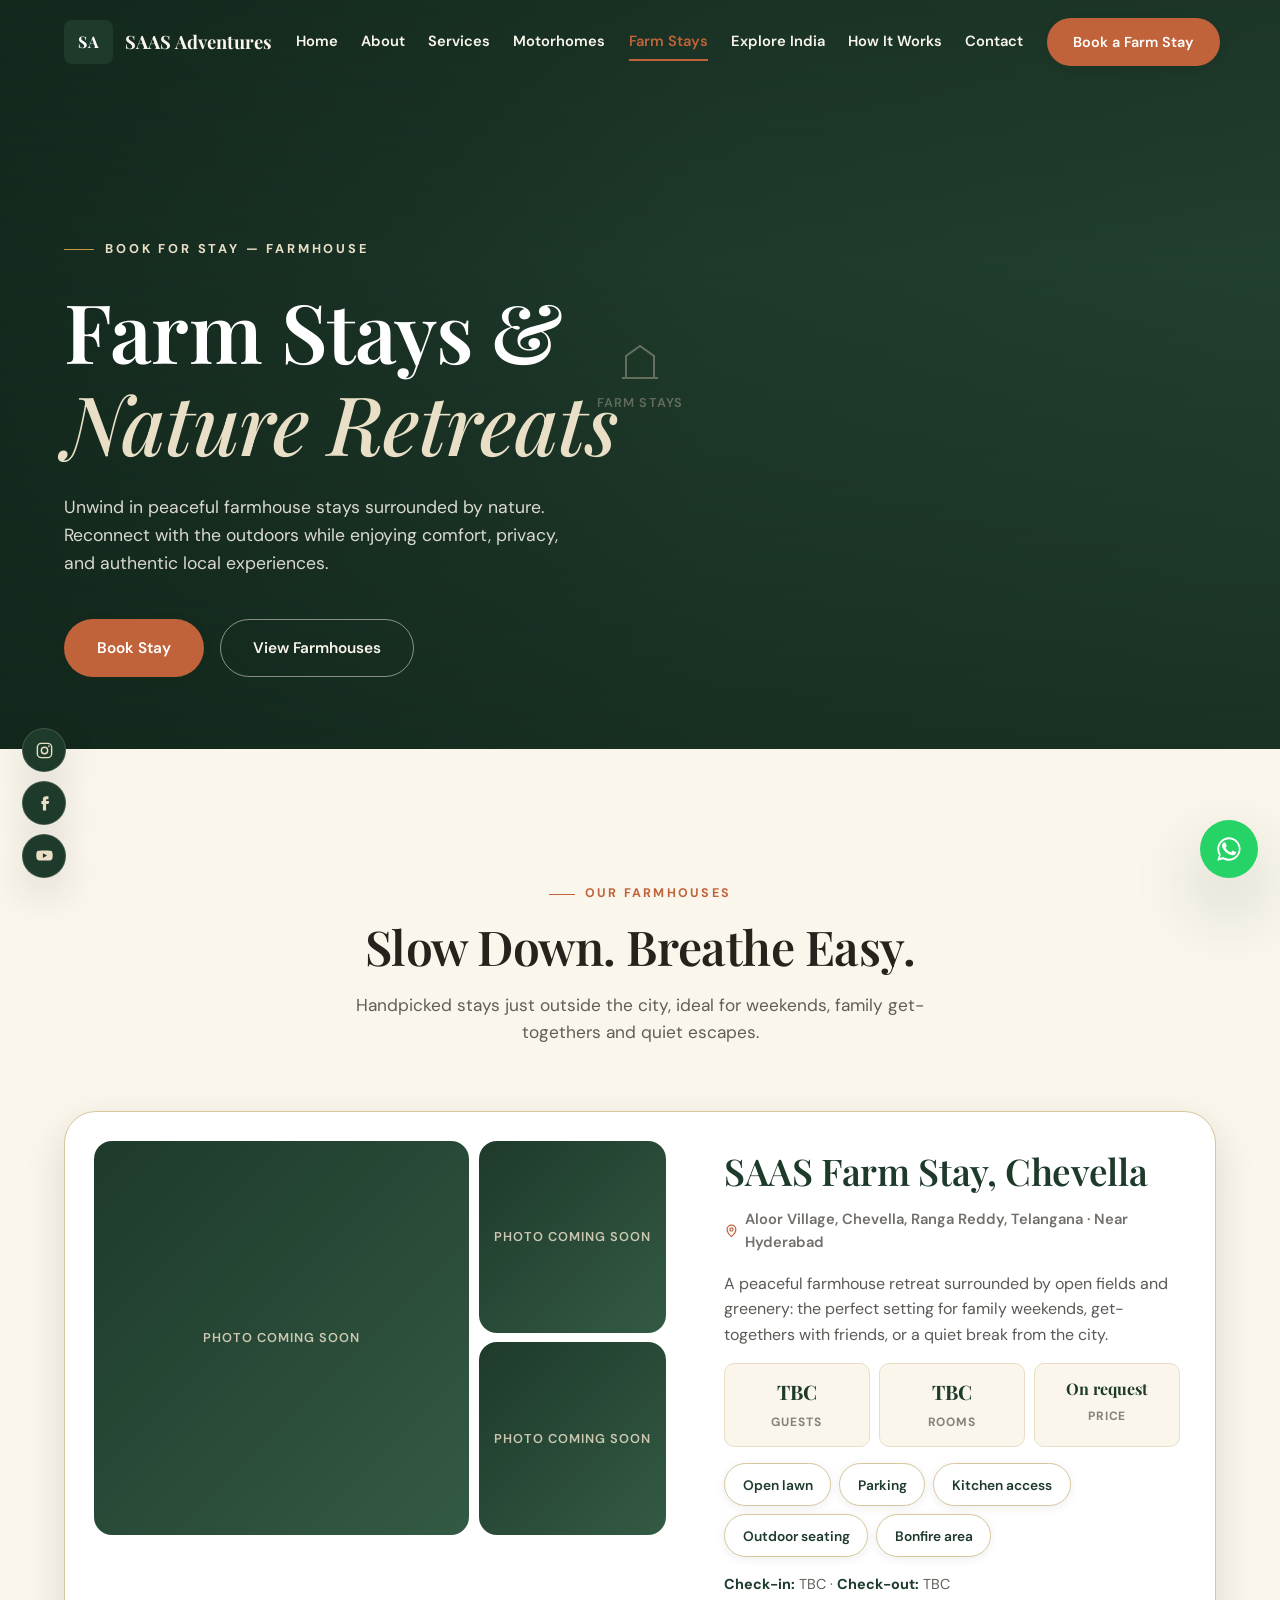
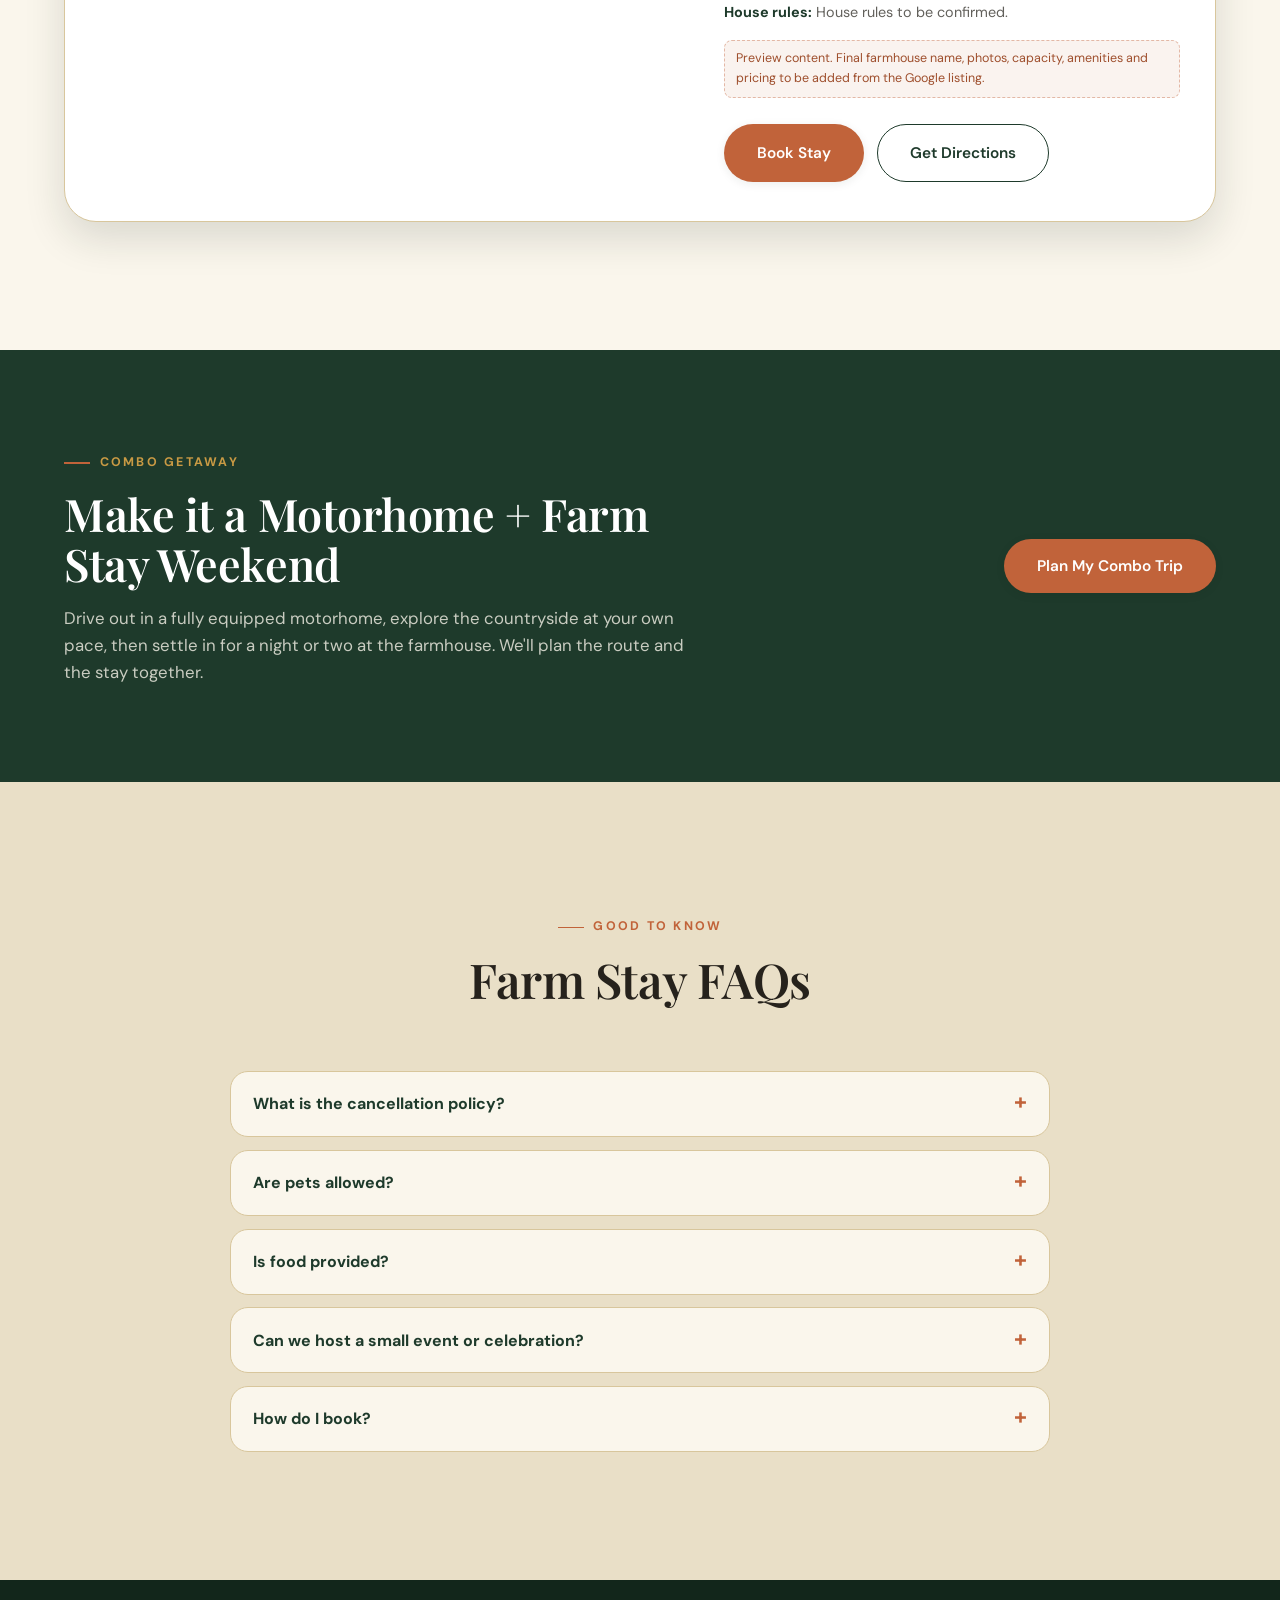
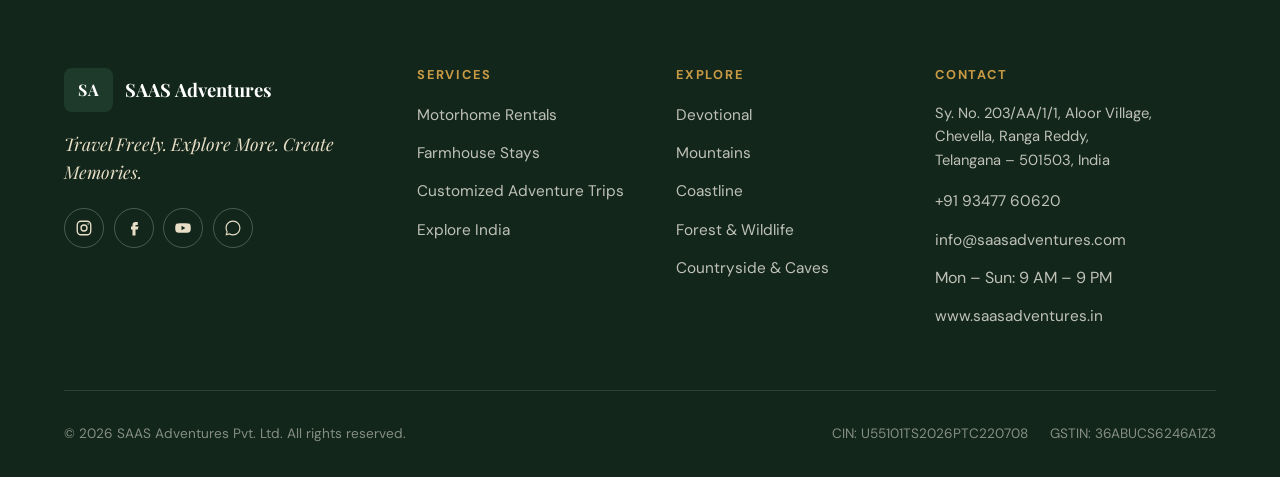
==== farmhouse.html @ 9932c980 "New Page additions Added FarmHouse & Style + JS" ====
<!DOCTYPE html>
<html lang="en">
<head>
<meta charset="UTF-8">
<meta name="viewport" content="width=device-width, initial-scale=1.0">
<title>Farm Stays &amp; Nature Retreats | SAAS Adventures</title>
<meta name="description" content="Book peaceful farmhouse stays near Hyderabad with SAAS Adventures. Privacy, open space and authentic local experiences, plus motorhome + farm stay weekend combos.">
<link rel="canonical" href="https://www.saasadventures.in/farmhouse.html">
<meta property="og:title" content="Farm Stays &amp; Nature Retreats | SAAS Adventures">
<meta property="og:description" content="Peaceful farmhouse stays surrounded by nature. Book on WhatsApp in a minute.">
<meta property="og:type" content="website">
<link rel="preconnect" href="https://fonts.googleapis.com">
<link rel="preconnect" href="https://fonts.gstatic.com" crossorigin>
<link href="https://fonts.googleapis.com/css2?family=Playfair+Display:ital,wght@0,500;0,600;0,700;1,500&family=DM+Sans:wght@400;500;600;700&display=swap" rel="stylesheet">
<link rel="stylesheet" href="styles.css">
<script src="main.js" defer></script>
</head>
<body>

<a class="skip-link" href="#main">Skip to content</a>

<!-- ============================ HEADER ============================ -->
<header class="site-header" id="siteHeader">
  <div class="container header-inner">
    <a href="index.html" class="brand" aria-label="SAAS Adventures home">
      <img src="https://cryptuasolutions.com/saas/s1.jpeg" alt="SAAS Adventures logo"
           onerror="this.style.display='none'; document.getElementById('brandFallback').style.display='flex';">
      <span id="brandFallback" class="brand-fallback" style="display:none;">SA</span>
      <span class="brand-word">SAAS Adventures</span>
    </a>
    <nav class="main-nav" aria-label="Primary">
      <a href="index.html">Home</a>
      <a href="index.html#about">About</a>
      <a href="index.html#services">Services</a>
      <a href="index.html#motorhomes">Motorhomes</a>
      <a href="farmhouse.html" class="active" aria-current="page">Farm Stays</a>
      <a href="index.html#explore">Explore India</a>
      <a href="index.html#how">How It Works</a>
      <a href="index.html#contact">Contact</a>
    </nav>
    <div class="header-cta">
      <button type="button" class="btn btn-primary" data-book="farmhouse">Book a Farm Stay</button>
      <button class="hamburger" id="hamburgerBtn" aria-label="Open menu" aria-expanded="false" aria-controls="mobileNav">
        <span></span><span></span><span></span>
      </button>
    </div>
  </div>
</header>

<nav class="mobile-nav" id="mobileNav" aria-label="Mobile">
  <a href="index.html">Home</a>
  <a href="index.html#about">About</a>
  <a href="index.html#services">Services</a>
  <a href="index.html#motorhomes">Motorhomes</a>
  <a href="farmhouse.html" class="active" aria-current="page">Farm Stays</a>
  <a href="index.html#explore">Explore India</a>
  <a href="index.html#how">How It Works</a>
  <a href="index.html#contact">Contact</a>
  <button type="button" class="btn btn-primary" data-book="farmhouse">Book a Farm Stay</button>
</nav>

<main id="main">

  <!-- ============================ HERO ============================ -->
  <section class="hero page-hero" id="top">
    <div class="hero-media">
      <img src="https://images.unsplash.com/photo-1500382017468-9049fed747ef?auto=format&fit=crop&w=1800&q=80" alt="Open farmland at sunset"
           onerror="this.replaceWith(Object.assign(document.createElement('div'),{className:'fallback-panel',innerHTML:'<svg viewBox=\'0 0 24 24\'><path d=\'M3 21h18M5 21V10l7-5 7 5v11\'/></svg><span>Farm Stays</span>'}));">
    </div>
    <div class="hero-content">
      <div class="container">
        <div class="hero-inner">
          <span class="hero-eyebrow">Book for Stay — Farmhouse</span>
          <h1>Farm Stays &amp; <em>Nature Retreats</em></h1>
          <p class="hero-copy">Unwind in peaceful farmhouse stays surrounded by nature. Reconnect with the outdoors while enjoying comfort, privacy, and authentic local experiences.</p>
          <div class="hero-actions">
            <button type="button" class="btn btn-primary" data-book="farmhouse">Book Stay</button>
            <a href="#stays" class="btn btn-ghost">View Farmhouses</a>
          </div>
        </div>
      </div>
    </div>
  </section>

  <!-- ============================ LISTINGS ============================ -->
  <section class="farm-section" id="stays">
    <div class="container">
      <div class="section-head center reveal">
        <span class="eyebrow">Our Farmhouses</span>
        <h2>Slow Down. Breathe Easy.</h2>
        <p>Handpicked stays just outside the city, ideal for weekends, family get-togethers and quiet escapes.</p>
      </div>
      <div id="farmList"><!-- rendered from FARMHOUSES below --></div>
    </div>
  </section>

  <!-- ============================ COMBO ============================ -->
  <section class="combo">
    <div class="container combo-inner">
      <div class="reveal">
        <span class="eyebrow" style="color:var(--gold)">Combo Getaway</span>
        <h2>Make it a Motorhome + Farm Stay Weekend</h2>
        <p>Drive out in a fully equipped motorhome, explore the countryside at your own pace, then settle in for a night or two at the farmhouse. We'll plan the route and the stay together.</p>
      </div>
      <button type="button" class="btn btn-primary reveal reveal-delay-1" data-book="custom" data-destination="Motorhome + Farm Stay Weekend">Plan My Combo Trip</button>
    </div>
  </section>

  <!-- ============================ FAQ ============================ -->
  <section class="faq" id="faq">
    <div class="container">
      <div class="section-head center reveal">
        <span class="eyebrow">Good to Know</span>
        <h2>Farm Stay FAQs</h2>
      </div>
      <div class="faq-list reveal">
        <!-- TODO: replace the answers below with your actual policies -->
        <details><summary>What is the cancellation policy?</summary><p>[Cancellation policy to be confirmed.] Please contact us on WhatsApp for current cancellation and refund terms.</p></details>
        <details><summary>Are pets allowed?</summary><p>[Pet policy to be confirmed.] Let us know in your booking request if you're travelling with a pet and we'll confirm.</p></details>
        <details><summary>Is food provided?</summary><p>[Meal options to be confirmed.] Mention any meal preferences in the "Special requests" box when you book.</p></details>
        <details><summary>Can we host a small event or celebration?</summary><p>[Event policy to be confirmed.] Share the occasion and group size in your request and our team will get back to you.</p></details>
        <details><summary>How do I book?</summary><p>Tap "Book Stay", fill in your dates and number of guests, and we'll open WhatsApp with your request ready to send to +91 77998 82182. Our team confirms availability and pricing directly with you.</p></details>
      </div>
    </div>
  </section>

</main>

<dialog class="lightbox" id="lightbox" aria-label="Photo viewer">
  <button type="button" class="sheet-close" data-lb-close aria-label="Close photo">
    <svg viewBox="0 0 24 24" aria-hidden="true"><path d="M6 6l12 12M18 6L6 18"/></svg>
  </button>
  <img id="lbImg" alt="">
  <button type="button" class="lb-nav lb-prev" aria-label="Previous photo">‹</button>
  <button type="button" class="lb-nav lb-next" aria-label="Next photo">›</button>
</dialog>

<script>
/* ==========================================================================
   FARMHOUSES — add more objects to this array to list more stays.
   TODO: replace placeholder values with details from the Google listing:
   https://share.google/cmEAnsebkZjvysN2a
   ========================================================================== */
var FARMHOUSES = [
  {
    name: "SAAS Farm Stay, Chevella",             // TODO: actual farmhouse name
    location: "Aloor Village, Chevella, Ranga Reddy, Telangana",
    distance: "Near Hyderabad",                   // TODO: add exact distance, e.g. "≈ XX km from Hyderabad"
    description: "A peaceful farmhouse retreat surrounded by open fields and greenery: the perfect setting for family weekends, get-togethers with friends, or a quiet break from the city.",
    guests: "TBC", rooms: "TBC", price: "On request",   // TODO
    amenities: ["Open lawn", "Parking", "Kitchen access", "Outdoor seating", "Bonfire area"], // TODO: confirm
    checkIn: "TBC", checkOut: "TBC",               // TODO
    rules: "House rules to be confirmed.",         // TODO
    mapsUrl: "https://share.google/cmEAnsebkZjvysN2a",
    photos: [                                      // TODO: replace with real farmhouse photos
      "https://images.unsplash.com/photo-1500382017468-9049fed747ef?auto=format&fit=crop&w=1400&q=80",
      "https://images.unsplash.com/photo-1441974231531-c6227db76b6e?auto=format&fit=crop&w=900&q=80",
      "https://images.unsplash.com/photo-1469474968028-56623f02e42e?auto=format&fit=crop&w=900&q=80"
    ],
    placeholder: true
  }
];

(function () {
  function esc(s){ return String(s).replace(/[&<>"']/g,function(c){return {"&":"&amp;","<":"&lt;",">":"&gt;",'"':"&quot;","'":"&#39;"}[c];}); }
  var pin = '<svg viewBox="0 0 24 24" aria-hidden="true"><path d="M12 21s-7-6.2-7-11.5A7 7 0 0 1 19 9.5C19 14.8 12 21 12 21z"/><circle cx="12" cy="9.5" r="2.5"/></svg>';
  var fb = "this.replaceWith(Object.assign(document.createElement('div'),{className:'fallback-panel',innerHTML:'<span>Photo coming soon</span>'}))";
  document.getElementById("farmList").innerHTML = FARMHOUSES.map(function (f, i) {
    var shown = f.photos.slice(0, 3);
    var gallery = shown.map(function (p, j) {
      var more = (j === 2 && f.photos.length > 3) ? '<span class="more">+' + (f.photos.length - 3) + ' photos</span>' : '';
      return '<button type="button" data-lb="' + i + '" data-idx="' + j + '" aria-label="View photo ' + (j + 1) + ' of ' + esc(f.name) + '"><img src="' + esc(p) + '" alt="' + esc(f.name) + ' photo ' + (j + 1) + '" loading="lazy" onerror="' + fb + '">' + more + '</button>';
    }).join("");
    return '<article class="farm-card reveal">' +
      '<div class="gallery">' + gallery + '</div>' +
      '<div class="farm-info">' +
        '<h2>' + esc(f.name) + '</h2>' +
        '<span class="farm-loc">' + pin + esc(f.location) + ' · ' + esc(f.distance) + '</span>' +
        '<p style="color:rgba(38,34,28,.75)">' + esc(f.description) + '</p>' +
        '<div class="farm-stats"><div><strong>' + esc(f.guests) + '</strong><span>Guests</span></div><div><strong>' + esc(f.rooms) + '</strong><span>Rooms</span></div><div><strong style="font-size:1rem">' + esc(f.price) + '</strong><span>Price</span></div></div>' +
        '<div class="farm-amen">' + f.amenities.map(function (a) { return '<span class="pill">' + esc(a) + '</span>'; }).join("") + '</div>' +
        '<div class="farm-meta"><span><b>Check-in:</b> ' + esc(f.checkIn) + ' · <b>Check-out:</b> ' + esc(f.checkOut) + '</span><span><b>House rules:</b> ' + esc(f.rules) + '</span></div>' +
        (f.placeholder ? '<p class="placeholder-note">Preview content. Final farmhouse name, photos, capacity, amenities and pricing to be added from the Google listing.</p>' : '') +
        '<div class="farm-actions">' +
          '<button type="button" class="btn btn-primary" data-book="farmhouse" data-farmhouse="' + esc(f.name) + '">Book Stay</button>' +
          '<a class="btn btn-outline" href="' + esc(f.mapsUrl) + '" target="_blank" rel="noopener noreferrer">Get Directions</a>' +
        '</div>' +
      '</div></article>';
  }).join("");

  /* Lightbox */
  var lb = document.getElementById("lightbox"), img = document.getElementById("lbImg"), cur = { f: 0, i: 0 };
  function show() { var f = FARMHOUSES[cur.f]; img.src = f.photos[cur.i]; img.alt = f.name + " photo " + (cur.i + 1) + " of " + f.photos.length; }
  function step(d) { var n = FARMHOUSES[cur.f].photos.length; cur.i = (cur.i + d + n) % n; show(); }
  var opener = null;
  document.addEventListener("click", function (e) {
    var b = e.target.closest("[data-lb]"); if (!b) return;
    opener = b; cur.f = +b.getAttribute("data-lb"); cur.i = +b.getAttribute("data-idx"); show(); lb.showModal();
  });
  lb.querySelector("[data-lb-close]").addEventListener("click", function () { lb.close(); });
  lb.querySelector(".lb-prev").addEventListener("click", function () { step(-1); });
  lb.querySelector(".lb-next").addEventListener("click", function () { step(1); });
  lb.addEventListener("click", function (e) { if (e.target === lb) lb.close(); });
  lb.addEventListener("keydown", function (e) { if (e.key === "ArrowLeft") step(-1); if (e.key === "ArrowRight") step(1); });
  lb.addEventListener("close", function () { if (opener) opener.focus(); });
})();
</script>

<!-- ============================ FOOTER ============================ -->
<footer class="site-footer">
  <div class="container">
    <div class="footer-top four">
      <div class="footer-brand">
        <a href="index.html" class="brand" aria-label="SAAS Adventures home">
          <img src="https://cryptuasolutions.com/saas/s1.jpeg" alt="SAAS Adventures logo" loading="lazy"
               onerror="this.style.display='none'; document.getElementById('footerBrandFallback').style.display='flex';">
          <span id="footerBrandFallback" class="brand-fallback" style="display:none;">SA</span>
          <span class="brand-word" style="color:#fff;">SAAS Adventures</span>
        </a>
        <p>Travel Freely. Explore More. Create Memories.</p>
        <div class="footer-social">
          <a data-social="instagram" href="#" target="_blank" rel="noopener noreferrer" aria-label="SAAS Adventures on Instagram"><svg viewBox="0 0 24 24" fill="none" stroke="currentColor" stroke-width="1.8"><rect x="3" y="3" width="18" height="18" rx="5"/><circle cx="12" cy="12" r="4"/><circle cx="17.5" cy="6.5" r="1" fill="currentColor" stroke="none"/></svg></a>
          <a data-social="facebook" href="#" target="_blank" rel="noopener noreferrer" aria-label="SAAS Adventures on Facebook"><svg viewBox="0 0 24 24" fill="currentColor"><path d="M14 8h3V4h-3a4 4 0 0 0-4 4v2H8v4h2v8h4v-8h3l1-4h-4V8.5c0-.3.2-.5.5-.5z"/></svg></a>
          <a data-social="youtube" href="#" target="_blank" rel="noopener noreferrer" aria-label="SAAS Adventures on YouTube"><svg viewBox="0 0 24 24" fill="currentColor"><path d="M22 8.2a3 3 0 0 0-2.1-2.1C18 5.6 12 5.6 12 5.6s-6 0-7.9.5A3 3 0 0 0 2 8.2 31 31 0 0 0 1.6 12 31 31 0 0 0 2 15.8a3 3 0 0 0 2.1 2.1c1.9.5 7.9.5 7.9.5s6 0 7.9-.5a3 3 0 0 0 2.1-2.1 31 31 0 0 0 .4-3.8 31 31 0 0 0-.4-3.8zM10 15V9l5.2 3z"/></svg></a>
          <a data-social="whatsapp" href="#" target="_blank" rel="noopener noreferrer" aria-label="SAAS Adventures on WhatsApp"><svg viewBox="0 0 24 24" fill="currentColor"><path d="M12 2C6.5 2 2 6.5 2 12c0 1.9.5 3.6 1.4 5.1L2 22l5-1.3c1.4.8 3.1 1.3 4.9 1.3 5.5 0 10-4.5 10-10S17.5 2 12 2zm0 18.3c-1.6 0-3.2-.4-4.5-1.2l-.3-.2-3 .8.8-2.9-.2-.3C4 15.1 3.6 13.6 3.6 12c0-4.6 3.8-8.4 8.4-8.4s8.4 3.8 8.4 8.4-3.8 8.3-8.4 8.3z"/></svg></a>
        </div>
      </div>
      <div class="footer-col">
        <h4>Services</h4>
        <ul>
          <li><a href="index.html#motorhomes">Motorhome Rentals</a></li>
          <li><a href="farmhouse.html">Farmhouse Stays</a></li>
          <li><button type="button" class="linklike" data-book="custom">Customized Adventure Trips</button></li>
          <li><a href="index.html#explore">Explore India</a></li>
        </ul>
      </div>
      <div class="footer-col">
        <h4>Explore</h4>
        <ul>
          <li><button type="button" class="linklike" data-open-cat="devotional">Devotional</button></li>
          <li><button type="button" class="linklike" data-open-cat="mountains">Mountains</button></li>
          <li><button type="button" class="linklike" data-open-cat="coastline">Coastline</button></li>
          <li><button type="button" class="linklike" data-open-cat="wildlife">Forest &amp; Wildlife</button></li>
          <li><button type="button" class="linklike" data-open-cat="countryside">Countryside &amp; Caves</button></li>
        </ul>
      </div>
      <div class="footer-col">
        <h4>Contact</h4>
        <address>
          Sy. No. 203/AA/1/1, Aloor Village,<br>Chevella, Ranga Reddy,<br>Telangana – 501503, India
        </address>
        <ul style="margin-top:1rem">
          <li><a href="tel:+919347760620">+91 93477 60620</a></li>
          <li><a href="mailto:info@saasadventures.com">info@saasadventures.com</a></li>
          <li><span style="color:rgba(250,246,236,.75)">Mon – Sun: 9 AM – 9 PM</span></li>
          <li><a href="https://www.saasadventures.in">www.saasadventures.in</a></li>
        </ul>
      </div>
    </div>
    <div class="footer-bottom">
      <span>© 2026 SAAS Adventures Pvt. Ltd. All rights reserved.</span>
      <span class="footer-legal"><span>CIN: U55101TS2026PTC220708</span><span>GSTIN: 36ABUCS6246A1Z3</span></span>
    </div>
  </div>
</footer>

<!-- Social bar (bottom-left) -->
<div class="social-bar" aria-label="Follow SAAS Adventures">
  <div class="social-list" id="socialList">
    <a data-social="instagram" href="#" target="_blank" rel="noopener noreferrer" aria-label="Instagram"><svg viewBox="0 0 24 24" fill="none" stroke="currentColor" stroke-width="1.8"><rect x="3" y="3" width="18" height="18" rx="5"/><circle cx="12" cy="12" r="4"/><circle cx="17.5" cy="6.5" r="1" fill="currentColor" stroke="none"/></svg></a>
    <a data-social="facebook" href="#" target="_blank" rel="noopener noreferrer" aria-label="Facebook"><svg viewBox="0 0 24 24" fill="currentColor"><path d="M14 8h3V4h-3a4 4 0 0 0-4 4v2H8v4h2v8h4v-8h3l1-4h-4V8.5c0-.3.2-.5.5-.5z"/></svg></a>
    <a data-social="youtube" href="#" target="_blank" rel="noopener noreferrer" aria-label="YouTube"><svg viewBox="0 0 24 24" fill="currentColor"><path d="M22 8.2a3 3 0 0 0-2.1-2.1C18 5.6 12 5.6 12 5.6s-6 0-7.9.5A3 3 0 0 0 2 8.2 31 31 0 0 0 1.6 12 31 31 0 0 0 2 15.8a3 3 0 0 0 2.1 2.1c1.9.5 7.9.5 7.9.5s6 0 7.9-.5a3 3 0 0 0 2.1-2.1 31 31 0 0 0 .4-3.8 31 31 0 0 0-.4-3.8zM10 15V9l5.2 3z"/></svg></a>
  </div>
  <button type="button" class="social-toggle" aria-expanded="false" aria-controls="socialList" aria-label="Show social links"><svg viewBox="0 0 24 24" fill="none" stroke="currentColor" stroke-width="2" stroke-linecap="round"><circle cx="18" cy="5" r="2.5"/><circle cx="6" cy="12" r="2.5"/><circle cx="18" cy="19" r="2.5"/><path d="M8.2 10.8l7.6-4.4M8.2 13.2l7.6 4.4"/></svg></button>
</div>

<!-- Floating WhatsApp (bottom-right) -->
<a href="https://wa.me/917799882182?text=Hi%20SAAS%20Adventures!%20I'd%20like%20to%20know%20more%20about%20your%20motorhome%20and%20farm%20stay%20experiences." class="whatsapp-float" target="_blank" rel="noopener noreferrer" aria-label="Chat with SAAS Adventures on WhatsApp">
  <svg viewBox="0 0 24 24" fill="currentColor" aria-hidden="true"><path d="M17.5 14.4c-.3-.1-1.7-.8-2-1-.3-.1-.5-.1-.7.1-.2.3-.7 1-.9 1.2-.2.2-.3.2-.6.1-.3-.1-1.3-.5-2.4-1.5-.9-.8-1.5-1.8-1.7-2.1-.2-.3 0-.5.1-.6.1-.1.3-.3.4-.5.1-.1.2-.3.3-.5.1-.2 0-.4 0-.5-.1-.1-.7-1.6-.9-2.2-.2-.6-.5-.5-.7-.5h-.6c-.2 0-.5.1-.8.4-.3.3-1 1-1 2.4s1 2.8 1.2 3c.1.2 2.1 3.2 5.1 4.4.7.3 1.3.5 1.7.6.7.2 1.4.2 1.9.1.6-.1 1.7-.7 2-1.4.2-.6.2-1.2.2-1.3-.1-.1-.3-.2-.6-.3z"/><path d="M12 2C6.5 2 2 6.5 2 12c0 1.9.5 3.6 1.4 5.1L2 22l5-1.3c1.4.8 3.1 1.3 4.9 1.3 5.5 0 10-4.5 10-10S17.5 2 12 2zm0 18.3c-1.6 0-3.2-.4-4.5-1.2l-.3-.2-3 .8.8-2.9-.2-.3C4 15.1 3.6 13.6 3.6 12c0-4.6 3.8-8.4 8.4-8.4s8.4 3.8 8.4 8.4-3.8 8.3-8.4 8.3z"/></svg>
</a>

</body>
</html>
---- styles.css ----
/* ============================================================
   SAAS ADVENTURES — DESIGN SYSTEM
   ============================================================ */
:root{
  /* --- Palette --- */
  --forest:        #1E3A2B;
  --forest-dark:   #12261B;
  --forest-light:  #335A44;
  --sand:          #E9DFC7;
  --sand-dark:     #D8C69C;
  --ivory:         #FAF6EC;
  --terracotta:    #C1633A;
  --terracotta-dark: #9E4E2C;
  --charcoal:      #26221C;
  --gold:          #C99A44;
  --white:         #FFFFFF;

  /* --- Type --- */
  --font-display: 'Playfair Display', Georgia, serif;
  --font-body: 'DM Sans', -apple-system, BlinkMacSystemFont, sans-serif;

  /* --- Layout --- */
  --container: 1280px;
  --gutter: clamp(1.25rem, 5vw, 4rem);

  /* --- Radii / Shadow --- */
  --r-sm: 10px;
  --r-md: 18px;
  --r-lg: 32px;
  --shadow-sm: 0 2px 10px rgba(18,38,27,0.08);
  --shadow-md: 0 16px 40px rgba(18,38,27,0.14);
  --shadow-lg: 0 30px 70px rgba(18,38,27,0.22);

  /* --- Motion --- */
  --ease: cubic-bezier(.4,0,.2,1);
  --t-fast: 220ms;
  --t-med: 420ms;
  --t-slow: 700ms;

  --header-h: 84px;
}

*,*::before,*::after{ box-sizing: border-box; }
html{ scroll-behavior: smooth; scroll-padding-top: var(--header-h); }
@media (prefers-reduced-motion: reduce){
  html{ scroll-behavior: auto; }
  *,*::before,*::after{ animation-duration: 0.001ms !important; animation-iteration-count: 1 !important; transition-duration: 0.001ms !important; scroll-behavior: auto !important; }
}

body{
  margin:0;
  font-family: var(--font-body);
  color: var(--charcoal);
  background: var(--ivory);
  -webkit-font-smoothing: antialiased;
  overflow-x: hidden;
  line-height: 1.6;
}

img{ max-width:100%; display:block; }
a{ color: inherit; text-decoration:none; }
button{ font-family: inherit; cursor:pointer; }
ul{ margin:0; padding:0; list-style:none; }
h1,h2,h3,h4{ font-family: var(--font-display); margin:0; line-height:1.12; font-weight:600; letter-spacing:-0.01em; }
p{ margin:0; }
input,textarea{ font-family: inherit; }

/* Focus visibility */
a:focus-visible, button:focus-visible, input:focus-visible, textarea:focus-visible{
  outline: 2px solid var(--gold);
  outline-offset: 3px;
  border-radius: 4px;
}

.container{
  width: 100%;
  max-width: var(--container);
  margin: 0 auto;
  padding: 0 var(--gutter);
}

.skip-link{
  position:absolute; left:-999px; top:0;
  background: var(--forest); color:#fff; padding: .9rem 1.4rem;
  z-index: 999; border-radius: 0 0 8px 0; font-weight:600;
}
.skip-link:focus{ left:0; }

.eyebrow{
  display:inline-flex; align-items:center; gap:.6rem;
  font-size: .78rem; letter-spacing:.18em; text-transform:uppercase;
  color: var(--terracotta); font-weight:700; margin-bottom: 1rem;
}
.eyebrow::before{
  content:""; width: 26px; height:1.5px; background: var(--terracotta);
}

.section-head{ max-width: 640px; margin-bottom: clamp(2.5rem,5vw,4rem); }
.section-head.center{ margin-left:auto; margin-right:auto; text-align:center; }
.section-head h2{ font-size: clamp(2rem, 4vw, 3rem); }
.section-head p{ margin-top: 1.1rem; font-size: 1.08rem; color: rgba(38,34,28,.72); }

section{ position:relative; }

/* Buttons */
.btn{
  display:inline-flex; align-items:center; justify-content:center; gap:.6rem;
  padding: 1rem 2rem;
  border-radius: 999px;
  font-weight:600; font-size: .96rem;
  border: 1.5px solid transparent;
  transition: transform var(--t-fast) var(--ease), box-shadow var(--t-fast) var(--ease), background var(--t-fast) var(--ease), color var(--t-fast) var(--ease), border-color var(--t-fast) var(--ease);
  white-space: nowrap;
}
.btn-primary{ background: var(--terracotta); color:#fff; box-shadow: var(--shadow-sm); }
.btn-primary:hover{ background: var(--terracotta-dark); transform: translateY(-2px); box-shadow: var(--shadow-md); }
.btn-ghost{ background: transparent; color: var(--ivory); border-color: rgba(250,246,236,.5); }
.btn-ghost:hover{ background: rgba(250,246,236,.12); border-color: var(--ivory); transform: translateY(-2px); }
.btn-outline{ background: transparent; color: var(--forest); border-color: var(--forest); }
.btn-outline:hover{ background: var(--forest); color:#fff; transform: translateY(-2px); }
.btn-light{ background: var(--ivory); color: var(--forest); }
.btn-light:hover{ background:#fff; transform: translateY(-2px); box-shadow: var(--shadow-md); }

/* reveal-on-scroll */
.reveal{ opacity:0; transform: translateY(28px); transition: opacity .8s var(--ease), transform .8s var(--ease); }
.reveal.in{ opacity:1; transform: translateY(0); }
.reveal-delay-1{ transition-delay: .1s; }
.reveal-delay-2{ transition-delay: .2s; }
.reveal-delay-3{ transition-delay: .3s; }
.reveal-delay-4{ transition-delay: .4s; }

/* ============================================================
   HEADER
   ============================================================ */
.site-header{
  position: fixed; top:0; left:0; right:0; z-index: 500;
  height: var(--header-h);
  display:flex; align-items:center;
  background: transparent;
  transition: background var(--t-med) var(--ease), box-shadow var(--t-med) var(--ease), height var(--t-med) var(--ease);
}
.site-header.scrolled{
  background: rgba(250,246,236,.94);
  backdrop-filter: blur(10px);
  box-shadow: var(--shadow-sm);
  height: 72px;
}
.header-inner{ display:flex; align-items:center; justify-content:space-between; width:100%; gap: 1.5rem; }

.brand{ display:flex; align-items:center; gap:.7rem; flex-shrink:0; }
.brand img{ height: 44px; width:auto; border-radius: 6px; }
.brand-fallback{
  height:44px; padding: 0 .9rem; display:flex; align-items:center; justify-content:center;
  background: var(--forest); color:#fff; border-radius: 8px;
  font-family: var(--font-display); font-weight:700; letter-spacing:.02em; font-size: 1rem;
}
.brand-word{ font-family: var(--font-display); font-weight:700; font-size:1.15rem; color: var(--ivory); transition: color var(--t-med) var(--ease); letter-spacing:.01em; }
.site-header.scrolled .brand-word{ color: var(--forest); }

.main-nav{ display:flex; align-items:center; gap: clamp(1.2rem,2.4vw,2.4rem); }
.main-nav a{
  font-size: .95rem; font-weight:600; color: var(--ivory);
  position:relative; padding: .3rem 0;
  transition: color var(--t-med) var(--ease);
}
.site-header.scrolled .main-nav a{ color: var(--charcoal); }
.main-nav a::after{
  content:""; position:absolute; left:0; bottom:-2px; height:2px; width:0;
  background: var(--terracotta); transition: width var(--t-fast) var(--ease);
}
.main-nav a:hover::after, .main-nav a.active::after{ width:100%; }
.main-nav a.active{ color: var(--terracotta); }
.site-header.scrolled .main-nav a.active{ color: var(--terracotta); }

.header-cta{ display:flex; align-items:center; gap: 1rem; }
.header-cta .btn-primary{ padding: .85rem 1.6rem; font-size:.9rem; }

.hamburger{
  display:none; background:none; border:none; padding:.5rem; width:44px; height:44px;
  flex-direction:column; align-items:center; justify-content:center; gap:5px;
  border-radius: 8px;
}
.hamburger span{
  display:block; width:24px; height:2px; background: var(--ivory);
  transition: transform var(--t-fast) var(--ease), opacity var(--t-fast) var(--ease), background var(--t-fast) var(--ease);
}
.site-header.scrolled .hamburger span{ background: var(--charcoal); }
.hamburger[aria-expanded="true"] span:nth-child(1){ transform: translateY(7px) rotate(45deg); }
.hamburger[aria-expanded="true"] span:nth-child(2){ opacity:0; }
.hamburger[aria-expanded="true"] span:nth-child(3){ transform: translateY(-7px) rotate(-45deg); }

.mobile-nav{
  position: fixed; inset: 0; top: var(--header-h);
  background: var(--forest-dark);
  transform: translateY(-8px); opacity:0; visibility:hidden;
  transition: transform var(--t-med) var(--ease), opacity var(--t-med) var(--ease), visibility var(--t-med);
  z-index: 480;
  display:flex; flex-direction:column;
  padding: 2rem var(--gutter) 3rem;
  overflow-y:auto;
}
.mobile-nav.open{ transform: translateY(0); opacity:1; visibility:visible; }
.mobile-nav a{
  font-family: var(--font-display); font-size: 1.7rem; color: var(--ivory);
  padding: .8rem 0; border-bottom: 1px solid rgba(250,246,236,.12);
}
.mobile-nav .btn-primary{ margin-top: 2rem; align-self:flex-start; }
body.menu-open{ overflow:hidden; }

/* ============================================================
   HERO
   ============================================================ */
.hero{
  position: relative; min-height: 100vh; display:flex; align-items:center;
  color: var(--ivory); overflow:hidden;
}
.hero-media{ position:absolute; inset:0; z-index:0; background: var(--forest-dark); }
.hero-media img{ width:100%; height:100%; object-fit:cover; object-position: center 60%; }
.hero-media .fallback-panel{ width:100%; height:100%; }
.hero-media::after{
  content:"";
  position:absolute; inset:0;
  background:
    linear-gradient(180deg, rgba(18,38,27,.55) 0%, rgba(18,38,27,.35) 35%, rgba(18,38,27,.75) 100%),
    linear-gradient(90deg, rgba(18,38,27,.75) 0%, rgba(18,38,27,.15) 55%);
}
.hero-content{ position:relative; z-index:2; padding-top: var(--header-h); width:100%; }
.hero-inner{ max-width: 760px; padding: 4rem 0 6rem; }
.hero-eyebrow{
  display:inline-flex; align-items:center; gap:.7rem;
  font-size:.8rem; letter-spacing:.22em; text-transform:uppercase; font-weight:700;
  color: var(--sand); margin-bottom: 1.6rem;
}
.hero-eyebrow::before{ content:""; width:30px; height:1.5px; background: var(--gold); }
.hero h1{
  font-size: clamp(2.6rem, 6.4vw, 5.2rem);
  color:#fff;
  font-weight:600;
}
.hero h1 em{ font-style: italic; color: var(--sand); font-weight:500; }
.hero-sub{
  font-family: var(--font-display); font-style: italic; font-size: clamp(1.2rem,2vw,1.6rem);
  color: var(--sand); margin-top: 1.1rem; font-weight:500;
}
.hero-copy{ margin-top: 1.5rem; font-size: 1.1rem; max-width: 520px; color: rgba(250,246,236,.86); }
.hero-actions{ display:flex; flex-wrap:wrap; gap: 1rem; margin-top: 2.6rem; }

.scroll-cue{
  position:absolute; left:50%; bottom: 2.4rem; transform: translateX(-50%);
  z-index:2; display:flex; flex-direction:column; align-items:center; gap:.6rem;
  color: var(--sand); font-size:.72rem; letter-spacing:.2em; text-transform:uppercase;
}
.scroll-cue .line{
  width:1px; height: 42px; background: linear-gradient(180deg, rgba(250,246,236,.9), transparent);
  position:relative; overflow:hidden;
}
.scroll-cue .line::after{
  content:""; position:absolute; top:-100%; left:0; width:100%; height:100%;
  background: var(--gold); animation: scrollDrop 2.2s var(--ease) infinite;
}
@keyframes scrollDrop{ 0%{ top:-100%; } 60%{ top:100%; } 100%{ top:100%; } }
@media (prefers-reduced-motion: reduce){ .scroll-cue .line::after{ animation:none; top:60%; } }

/* ============================================================
   ABOUT
   ============================================================ */
.about{ padding: clamp(5rem,10vw,8.5rem) 0; background: var(--ivory); }
.about-grid{ display:grid; grid-template-columns: 1.05fr .95fr; gap: clamp(2.5rem,6vw,5rem); align-items:center; }
.about-text p{ color: rgba(38,34,28,.78); margin-top: 1.1rem; font-size: 1.03rem; }
.about-text p:first-of-type{ margin-top: 1.4rem; }
.about-statement{
  margin-top: 2.2rem; padding: 1.6rem 1.8rem; border-left: 3px solid var(--terracotta);
  background: var(--sand); border-radius: 0 var(--r-md) var(--r-md) 0;
}
.about-statement p{ font-family: var(--font-display); font-style:italic; font-size: 1.25rem; color: var(--forest); font-weight:500; }
.about-statement p + p{ margin-top:.5rem; font-size: 1rem; font-style:normal; color: var(--forest-light); font-weight:600; }

.about-media{ position:relative; }
.about-media-frame{
  border-radius: var(--r-lg); overflow:hidden; box-shadow: var(--shadow-lg);
  aspect-ratio: 4/5; position:relative;
}
.about-media-frame img{ width:100%; height:100%; object-fit:cover; }
.about-badge{
  position:absolute; left: -1.4rem; bottom: -1.4rem;
  background: var(--forest); color:#fff; border-radius: var(--r-md);
  padding: 1.4rem 1.6rem; box-shadow: var(--shadow-md);
  max-width: 230px;
}
.about-badge strong{ display:block; font-family: var(--font-display); font-size: 1.6rem; color: var(--sand); }
.about-badge span{ font-size: .85rem; color: rgba(250,246,236,.8); }

/* ============================================================
   EXPERIENCE
   ============================================================ */
.experience{ padding: clamp(5rem,10vw,8.5rem) 0; background: var(--forest); color: var(--ivory); position:relative; }
.experience::before{
  content:""; position:absolute; inset:0; opacity:.06; pointer-events:none;
  background-image: radial-gradient(circle at 1px 1px, #fff 1px, transparent 0);
  background-size: 22px 22px;
}
.experience .section-head p{ color: rgba(250,246,236,.72); }
.experience .section-head h2{ color:#fff; }
.exp-grid{ display:grid; grid-template-columns: repeat(4,1fr); gap: 1.6rem; position:relative; }
.exp-card{
  background: rgba(250,246,236,.06);
  border: 1px solid rgba(250,246,236,.14);
  border-radius: var(--r-md);
  padding: 2.2rem 1.8rem;
  transition: transform var(--t-med) var(--ease), background var(--t-med) var(--ease), border-color var(--t-med) var(--ease);
}
.exp-card:hover{ transform: translateY(-8px); background: rgba(250,246,236,.1); border-color: var(--gold); }
.exp-icon{
  width: 54px; height:54px; border-radius: 50%; background: var(--terracotta);
  display:flex; align-items:center; justify-content:center; margin-bottom: 1.4rem;
}
.exp-icon svg{ width:26px; height:26px; stroke: #fff; fill:none; }
.exp-card h3{ font-size: 1.3rem; color:#fff; margin-bottom:.6rem; }
.exp-card p{ font-size:.95rem; color: rgba(250,246,236,.72); }

/* ============================================================
   WHY CHOOSE
   ============================================================ */
.why{ padding: clamp(5rem,10vw,8.5rem) 0; background: var(--ivory); }
.why-grid{ display:grid; grid-template-columns: repeat(3,1fr); gap: 2rem 2.2rem; }
.why-item{ display:flex; gap: 1.2rem; }
.why-stamp{
  flex-shrink:0; width: 62px; height:62px; border-radius:50%;
  border: 1.5px dashed var(--terracotta);
  display:flex; align-items:center; justify-content:center;
  font-family: var(--font-display); font-weight:700; color: var(--terracotta); font-size: 1.3rem;
}
.why-item h3{ font-size: 1.18rem; color: var(--forest); margin-bottom:.4rem; }
.why-item p{ font-size:.95rem; color: rgba(38,34,28,.72); }

/* ============================================================
   SHOWCASE
   ============================================================ */
.showcase{ padding: clamp(5rem,10vw,8.5rem) 0; background: var(--sand); }
.showcase-grid{ display:grid; grid-template-columns: 1.15fr .85fr; gap: clamp(2rem,5vw,4rem); align-items:center; }
.showcase-media{ border-radius: var(--r-lg); overflow:hidden; box-shadow: var(--shadow-lg); aspect-ratio: 16/11; }
.showcase-media img{ width:100%; height:100%; object-fit:cover; }
.showcase-panel h3{ font-size: clamp(1.6rem,2.6vw,2.1rem); color: var(--forest); }
.showcase-panel > p{ margin-top: 1rem; color: rgba(38,34,28,.75); font-size: 1.05rem; }
.badge-row{ display:flex; flex-wrap:wrap; gap:.7rem; margin-top: 2rem; }
.pill{
  display:inline-flex; align-items:center; gap:.5rem;
  padding: .6rem 1.1rem; border-radius:999px; background:#fff;
  border: 1px solid var(--sand-dark); font-size:.86rem; font-weight:600; color: var(--forest);
  box-shadow: var(--shadow-sm);
}
.pill svg{ width:14px; height:14px; stroke: var(--terracotta); fill:none; }

/* ============================================================
   EXPLORE INDIA
   ============================================================ */
.explore{ padding: clamp(5rem,10vw,8.5rem) 0; background: var(--ivory); }
.explore-grid{ display:grid; grid-template-columns: repeat(4,1fr); gap: 1.5rem; }
.dest-card{
  position:relative; border-radius: var(--r-md); overflow:hidden; aspect-ratio: 3/4;
  box-shadow: var(--shadow-sm); background: var(--forest);
  transition: transform var(--t-med) var(--ease), box-shadow var(--t-med) var(--ease);
}
.dest-card:hover{ transform: translateY(-6px); box-shadow: var(--shadow-md); }
.dest-card img{ width:100%; height:100%; object-fit:cover; transition: transform var(--t-slow) var(--ease); }
.dest-card:hover img{ transform: scale(1.06); }
.dest-card::after{
  content:""; position:absolute; inset:0;
  background: linear-gradient(180deg, transparent 40%, rgba(18,38,27,.85) 100%);
}
.dest-label{
  position:absolute; left:1.3rem; right:1.3rem; bottom:1.3rem; z-index:2;
  color:#fff; font-family: var(--font-display); font-size: 1.25rem; font-weight:600;
}
.dest-label span{ display:block; font-family: var(--font-body); font-size:.78rem; letter-spacing:.1em; text-transform:uppercase; color: var(--sand); font-weight:600; margin-top:.3rem; }

/* ============================================================
   HOW IT WORKS — premium step cards
   ============================================================ */
.how{ padding: clamp(5rem,10vw,9rem) 0; background: var(--forest); color: var(--ivory); position:relative; overflow:hidden; }
.how .section-head h2{ color:#fff; }
.how .section-head p{ color: rgba(250,246,236,.72); }

.how-grid{ display:grid; grid-template-columns: repeat(4,1fr); gap: 1.6rem; }
.how-card{
  background: rgba(250,246,236,.06);
  border: 1px solid rgba(250,246,236,.14);
  border-radius: var(--r-lg);
  padding: 2.2rem 1.9rem;
  display:flex; flex-direction:column; height:100%;
  transition: transform var(--t-med) var(--ease), background var(--t-med) var(--ease), border-color var(--t-med) var(--ease), box-shadow var(--t-med) var(--ease);
}
.how-card-number{
  font-family: var(--font-display); font-weight:600; font-style:italic;
  font-size: 1rem; letter-spacing:.06em; color: var(--gold);
  margin-bottom: 1.6rem;
}
.how-icon{
  width: 56px; height:56px; border-radius: var(--r-md);
  background: rgba(201,154,68,.14); border: 1px solid rgba(201,154,68,.3);
  display:flex; align-items:center; justify-content:center;
  margin-bottom: 1.6rem;
  transition: background var(--t-med) var(--ease), transform var(--t-med) var(--ease);
}
.how-icon svg{ width:26px; height:26px; stroke: var(--gold); fill:none; stroke-width:1.7; }
.how-card h3{ font-size: 1.22rem; color:#fff; margin-bottom:.6rem; }
.how-card p{ font-size:.95rem; color: rgba(250,246,236,.72); }

.how-card:hover{
  transform: translateY(-6px);
  background: rgba(250,246,236,.1);
  border-color: var(--gold);
  box-shadow: var(--shadow-md);
}
.how-card:hover .how-icon{ background: rgba(201,154,68,.24); transform: translateY(-2px); }
@media (prefers-reduced-motion: reduce){
  .how-card, .how-icon{ transition:none; }
}

/* ============================================================
   EMOTIONAL CTA
   ============================================================ */
.cta-section{
  position:relative; padding: clamp(6rem,14vw,10rem) 0; color:#fff; text-align:center;
  background: var(--forest-dark);
  overflow:hidden;
}
.cta-media{ position:absolute; inset:0; z-index:0; }
.cta-media img{ width:100%; height:100%; object-fit:cover; opacity:.55; }
.cta-media::after{ content:""; position:absolute; inset:0; background: linear-gradient(180deg, rgba(18,38,27,.65), rgba(18,38,27,.9)); }
.cta-content{ position:relative; z-index:1; max-width: 680px; margin:0 auto; }
.cta-content h2{ font-size: clamp(2.3rem,5vw,3.8rem); color:#fff; }
.cta-content p{ margin-top: 1.3rem; font-size: 1.12rem; color: rgba(250,246,236,.85); }
.cta-actions{ display:flex; flex-wrap:wrap; justify-content:center; gap: 1.1rem; margin-top: 2.6rem; }

/* ============================================================
   CONTACT
   ============================================================ */
.contact{ padding: clamp(5rem,10vw,8.5rem) 0; background: var(--ivory); }
.contact-grid{ display:grid; grid-template-columns: .8fr 1.2fr; gap: clamp(2.5rem,6vw,5rem); }
.contact-info h2{ font-size: clamp(2rem,4vw,2.8rem); color: var(--forest); }
.contact-info p{ margin-top: 1.1rem; color: rgba(38,34,28,.72); font-size: 1.02rem; }

.whatsapp-panel{
  background:#fff; border-radius: var(--r-lg); padding: clamp(1.8rem,4vw,2.8rem);
  box-shadow: var(--shadow-md); border: 1px solid var(--sand-dark);
  display:flex; flex-direction:column; align-items:flex-start; gap: 1.4rem;
}
.whatsapp-card{
  width:100%; padding: 1.8rem; background: var(--forest); color:#fff;
  border-radius: var(--r-md); box-shadow: var(--shadow-sm);
  display:flex; flex-direction:column; gap:.3rem;
}
.whatsapp-card strong{ font-family: var(--font-display); font-size: 1.4rem; }
.whatsapp-card span{ color: rgba(250,246,236,.75); font-size:.95rem; }
.whatsapp-card .whatsapp-number{
  margin-top:.6rem; font-family: var(--font-display); font-size: 1.3rem; font-weight:600;
  color: var(--sand);
}
.whatsapp-btn{ width:100%; font-size: 1.02rem; padding: 1.1rem 2rem; }
.whatsapp-btn svg{ flex-shrink:0; }
.contact-note{ font-size:.85rem; color: rgba(38,34,28,.55); }

/* ============================================================
   FLOATING WHATSAPP BUTTON
   ============================================================ */
.whatsapp-float{
  position: fixed;
  right: max(1.4rem, env(safe-area-inset-right));
  bottom: max(1.4rem, env(safe-area-inset-bottom));
  z-index: 600;
  width: 58px; height: 58px; border-radius: 50%;
  background: #25D366; color:#fff;
  display:flex; align-items:center; justify-content:center;
  box-shadow: var(--shadow-lg);
  transition: transform var(--t-fast) var(--ease), box-shadow var(--t-fast) var(--ease);
}
.whatsapp-float:hover{ transform: translateY(-3px) scale(1.05); box-shadow: 0 20px 45px rgba(18,38,27,.32); }
.whatsapp-float svg{ width:28px; height:28px; }
@media (max-width: 640px){
  .whatsapp-float{ width:52px; height:52px; right: max(1rem, env(safe-area-inset-right)); bottom: max(1rem, env(safe-area-inset-bottom)); }
  .whatsapp-float svg{ width:25px; height:25px; }
}

/* ============================================================
   FOOTER
   ============================================================ */
.site-footer{ background: var(--forest-dark); color: rgba(250,246,236,.82); padding: clamp(3.5rem,7vw,5.5rem) 0 2rem; }
.footer-top{ display:grid; grid-template-columns: 1.3fr 1fr 1fr; gap: 3rem; padding-bottom: 3rem; border-bottom: 1px solid rgba(250,246,236,.12); }
.footer-brand .brand{ margin-bottom: 1.1rem; }
.footer-brand p{ font-family: var(--font-display); font-style:italic; font-size: 1.1rem; color: var(--sand); max-width: 320px; }
.footer-col h4{ font-family: var(--font-body); font-size:.8rem; letter-spacing:.15em; text-transform:uppercase; color: var(--gold); margin-bottom: 1.2rem; font-weight:700; }
.footer-col ul li{ margin-bottom: .8rem; }
.footer-col ul a{ font-size:.96rem; color: rgba(250,246,236,.75); transition: color var(--t-fast) var(--ease); }
.footer-col ul a:hover{ color:#fff; }
.footer-tagline{ margin-top: 1rem; font-size:.95rem; color: rgba(250,246,236,.6); }
.footer-bottom{ display:flex; justify-content:space-between; align-items:center; flex-wrap:wrap; gap: 1rem; padding-top: 2rem; font-size:.85rem; color: rgba(250,246,236,.5); }

/* ============================================================
   IMAGE FALLBACKS
   ============================================================ */
.fallback-panel{
  width:100%; height:100%; display:flex; align-items:center; justify-content:center; flex-direction:column; gap:.6rem;
  background: linear-gradient(135deg, var(--forest) 0%, var(--forest-light) 100%);
  color: var(--sand);
}
.fallback-panel svg{ width: 48px; height:48px; stroke: var(--sand); fill:none; opacity:.85; }
.fallback-panel span{ font-size:.8rem; letter-spacing:.08em; text-transform:uppercase; font-weight:600; opacity:.85; }
.dest-card .fallback-panel{ background: linear-gradient(135deg, var(--forest) 0%, var(--terracotta-dark) 100%); }

/* ============================================================
   RESPONSIVE
   ============================================================ */
@media (max-width: 1080px){
  .exp-grid{ grid-template-columns: repeat(2,1fr); }
  .why-grid{ grid-template-columns: repeat(2,1fr); }
  .explore-grid{ grid-template-columns: repeat(2,1fr); }
  .how-grid{ grid-template-columns: repeat(2,1fr); row-gap: 2.6rem; }
  .about-grid, .showcase-grid, .contact-grid{ grid-template-columns: 1fr; }
  .about-media{ order:-1; max-width: 480px; margin: 0 auto; }
  .footer-top{ grid-template-columns: 1fr 1fr; }
  .footer-brand{ grid-column: 1 / -1; }
}

@media (max-width: 1000px){
  .main-nav, .header-cta .btn-primary{ display:none; }
  .hamburger{ display:flex; }
}

@media (max-width: 640px){
  :root{ --header-h: 72px; }
  .exp-grid, .why-grid, .explore-grid, .how-grid{ grid-template-columns: 1fr; }
  .hero-actions{ flex-direction:column; align-items:stretch; }
  .hero-actions .btn{ width:100%; }
  .cta-actions{ flex-direction:column; align-items:stretch; }
  .cta-actions .btn{ width:100%; }
  .about-badge{ left: 1rem; bottom:-1.2rem; padding: 1rem 1.2rem; }
  .footer-top{ grid-template-columns: 1fr; }
  .footer-bottom{ flex-direction:column; align-items:flex-start; }
}

/* ============================================================
   v2 ADDITIONS
   ============================================================ */

/* Header: more nav items → collapse earlier */
@media (max-width: 1200px){
  .main-nav, .header-cta .btn-primary{ display:none; }
  .hamburger{ display:flex; }
}
.main-nav{ gap: clamp(1rem,1.8vw,1.9rem); }
.main-nav a{ font-size:.92rem; }
.site-header.solid{ background: rgba(250,246,236,.94); backdrop-filter: blur(10px); box-shadow: var(--shadow-sm); }
.site-header.solid .brand-word{ color: var(--forest); }
.site-header.solid .main-nav a{ color: var(--charcoal); }
.site-header.solid .main-nav a.active{ color: var(--terracotta); }
.site-header.solid .hamburger span{ background: var(--charcoal); }

/* Hero additions */
.hero h1 .amp{ font-style: italic; color: var(--gold); font-weight:500; }
.hero-tagline{ margin-top: 1rem; font-size: .95rem; letter-spacing: .02em; color: rgba(250,246,236,.7); }
.hero-tagline strong{ color: var(--sand); font-weight:600; }

/* ---------- Services ---------- */
.services{ padding: clamp(5rem,10vw,8.5rem) 0; background: var(--sand); }
.services-grid{ display:grid; grid-template-columns: repeat(4,1fr); gap: 1.5rem; }
.service-card{
  background: var(--ivory); border-radius: var(--r-lg); padding: 2.2rem 1.8rem;
  border: 1px solid var(--sand-dark); box-shadow: var(--shadow-sm);
  display:flex; flex-direction:column; gap: .8rem;
  transition: transform var(--t-med) var(--ease), box-shadow var(--t-med) var(--ease);
}
.service-card:hover{ transform: translateY(-6px); box-shadow: var(--shadow-md); }
.service-icon{
  width:58px; height:58px; border-radius: var(--r-md); background: var(--forest);
  display:flex; align-items:center; justify-content:center; margin-bottom:.6rem;
}
.service-icon svg{ width:28px; height:28px; stroke: var(--sand); fill:none; stroke-width:1.7; stroke-linecap:round; stroke-linejoin:round; }
.service-card h3{ font-size: 1.3rem; color: var(--forest); }
.service-card p{ font-size:.95rem; color: rgba(38,34,28,.72); flex:1; }
.service-link{
  align-self:flex-start; background:none; border:none; padding:.4rem 0; font-weight:700; font-size:.92rem;
  color: var(--terracotta); display:inline-flex; gap:.4rem; align-items:center;
}
.service-link:hover{ color: var(--terracotta-dark); text-decoration: underline; text-underline-offset: 4px; }

/* ---------- Experience: 6 cards ---------- */
.exp-grid.six{ grid-template-columns: repeat(3,1fr); }
.exp-subhead{ text-align:center; font-family: var(--font-display); font-style: italic; color: var(--sand); font-size: 1.25rem; margin: -1.5rem 0 2.2rem; position:relative; }

/* ---------- Motorhomes ---------- */
.motorhomes{ padding: clamp(5rem,10vw,8.5rem) 0; background: var(--ivory); }
.vehicle-grid{ display:grid; grid-template-columns: 1fr 1fr; gap: 2rem; }
.vehicle-card{
  background:#fff; border-radius: var(--r-lg); overflow:hidden; box-shadow: var(--shadow-md);
  border: 1px solid var(--sand-dark); display:flex; flex-direction:column;
}
.vehicle-media{ position:relative; aspect-ratio: 16/10; background: var(--forest); }
.vehicle-media img{ width:100%; height:100%; object-fit:cover; }
.vehicle-badge{
  position:absolute; top:1.1rem; left:1.1rem; z-index:2;
  background: var(--terracotta); color:#fff; padding:.5rem 1rem; border-radius:999px;
  font-weight:700; font-size:.85rem; letter-spacing:.04em; box-shadow: var(--shadow-sm);
}
.vehicle-body{ padding: 1.8rem 2rem 2rem; display:flex; flex-direction:column; gap: 1rem; flex:1; }
.vehicle-body h3{ font-size: 1.6rem; color: var(--forest); }
.vehicle-body > p{ color: rgba(38,34,28,.72); }
.vehicle-list{ display:grid; grid-template-columns: 1fr 1fr; gap:.55rem 1rem; }
.vehicle-list li{ display:flex; gap:.5rem; align-items:flex-start; font-size:.93rem; color: var(--charcoal); }
.vehicle-list svg{ flex-shrink:0; width:18px; height:18px; stroke: var(--terracotta); fill:none; stroke-width:2.2; margin-top:.15rem; }
.vehicle-foot{ margin-top:auto; padding-top: 1.2rem; border-top: 1px solid var(--sand); display:flex; align-items:center; justify-content:space-between; gap:1rem; flex-wrap:wrap; }
.price-tag{ font-family: var(--font-display); font-size: 1.15rem; color: var(--forest); }
.price-tag small{ display:block; font-family: var(--font-body); font-size:.78rem; color: rgba(38,34,28,.55); letter-spacing:.06em; text-transform:uppercase; font-weight:600; }

.amenities{ margin-top: clamp(4rem,8vw,6rem); }
.amenity-grid{ display:grid; grid-template-columns: repeat(4,1fr); gap: 1.2rem; }
.amenity-card{
  background:#fff; border: 1px solid var(--sand-dark); border-radius: var(--r-md);
  padding: 1.6rem 1.4rem; transition: transform var(--t-med) var(--ease), box-shadow var(--t-med) var(--ease);
}
.amenity-card:hover{ transform: translateY(-4px); box-shadow: var(--shadow-md); }
.amenity-icon{ width:48px; height:48px; border-radius: 12px; background: var(--sand); display:flex; align-items:center; justify-content:center; margin-bottom: 1rem; }
.amenity-icon svg{ width:24px; height:24px; stroke: var(--forest); fill:none; stroke-width:1.7; stroke-linecap:round; stroke-linejoin:round; }
.amenity-card h4{ font-size: 1.08rem; color: var(--forest); margin-bottom:.4rem; }
.amenity-card p{ font-size:.9rem; color: rgba(38,34,28,.7); }

/* ---------- Why: 7 items ---------- */
.why{ background: var(--sand); }
.why-item.wide{
  grid-column: 1 / -1; background: var(--forest); color: var(--ivory);
  border-radius: var(--r-lg); padding: 1.8rem 2rem; align-items:center;
}
.why-item.wide .why-stamp{ border-color: var(--gold); color: var(--gold); }
.why-item.wide h3{ color:#fff; }
.why-item.wide p{ color: rgba(250,246,236,.78); }
.why-closing{
  margin-top: 3rem; text-align:center; font-family: var(--font-display); font-style: italic;
  font-size: clamp(1.2rem,2.2vw,1.5rem); color: var(--forest); max-width: 760px; margin-left:auto; margin-right:auto;
}

/* ---------- Explore: 5 clickable cards ---------- */
.explore-grid.five{ grid-template-columns: repeat(6,1fr); }
.explore-grid.five .dest-card{ grid-column: span 2; }
.explore-grid.five .dest-card:nth-child(4){ grid-column: 2 / span 2; }
.explore-grid.five .dest-card:nth-child(5){ grid-column: 4 / span 2; }
button.dest-card{ border:none; padding:0; text-align:left; cursor:pointer; width:100%; font: inherit; aspect-ratio: 4/3.4; }
.dest-card .dest-label{ right: 1.3rem; }
.dest-label .dest-tag{ display:block; font-family: var(--font-body); font-size:.82rem; letter-spacing:.02em; text-transform:none; color: rgba(250,246,236,.85); font-weight:500; margin-top:.35rem; }
.dest-label .dest-count{
  display:inline-flex; margin-top:.8rem; padding:.4rem .85rem; border-radius:999px;
  background: rgba(250,246,236,.16); border:1px solid rgba(250,246,236,.35);
  font-family: var(--font-body); font-size:.78rem; letter-spacing:.06em; text-transform:uppercase; font-weight:700; color:#fff;
  transition: background var(--t-fast) var(--ease);
}
button.dest-card:hover .dest-count, button.dest-card:focus-visible .dest-count{ background: var(--terracotta); border-color: var(--terracotta); }
.explore-foot{ margin-top: 2.4rem; text-align:center; }

/* ---------- Dialog base (native <dialog>) ---------- */
dialog.sheet{
  border:none; padding:0; border-radius: var(--r-lg); background: var(--ivory); color: var(--charcoal);
  width: min(920px, calc(100vw - 2rem)); max-height: calc(100vh - 3rem);
  box-shadow: var(--shadow-lg); overflow:hidden;
}
dialog.sheet.narrow{ width: min(620px, calc(100vw - 2rem)); }
dialog.sheet::backdrop{ background: rgba(18,38,27,.62); backdrop-filter: blur(3px); }
dialog.sheet[open]{ display:flex; flex-direction:column; animation: sheetIn .35s var(--ease); }
@keyframes sheetIn{ from{ opacity:0; transform: translateY(18px) scale(.985); } to{ opacity:1; transform:none; } }
.sheet-scroll{ overflow-y:auto; overscroll-behavior: contain; flex:1; }
.sheet-close{
  position:absolute; top: 1rem; right: 1rem; z-index: 5; width:42px; height:42px; border-radius:50%;
  border:none; background: rgba(250,246,236,.92); color: var(--forest); display:flex; align-items:center; justify-content:center;
  box-shadow: var(--shadow-sm);
}
.sheet-close:hover{ background:#fff; }
.sheet-close svg{ width:20px; height:20px; stroke: currentColor; stroke-width:2.2; fill:none; }
body.dialog-open{ overflow:hidden; }

/* Explore popup */
.pop-hero{ position:relative; height: 220px; background: var(--forest); color:#fff; }
.pop-hero img{ width:100%; height:100%; object-fit:cover; }
.pop-hero::after{ content:""; position:absolute; inset:0; background: linear-gradient(180deg, rgba(18,38,27,.15), rgba(18,38,27,.88)); }
.pop-hero-text{ position:absolute; left: 2rem; right: 4rem; bottom: 1.5rem; z-index:2; }
.pop-hero-text .eyebrow{ color: var(--sand); margin-bottom:.5rem; }
.pop-hero-text .eyebrow::before{ background: var(--sand); }
.pop-hero-text h2{ font-size: clamp(1.6rem,3.4vw,2.3rem); color:#fff; }
.pop-hero-text p{ font-family: var(--font-display); font-style: italic; color: var(--sand); margin-top:.3rem; }
.pop-body{ padding: 1.8rem 2rem 2rem; }
.pop-intro{ color: rgba(38,34,28,.78); font-size: 1rem; }
.pop-strip{ margin-top: 1rem; font-size:.85rem; font-weight:700; color: var(--terracotta); letter-spacing:.04em; }
.pop-tabs{ display:flex; gap:.5rem; margin-top: 1.4rem; border-bottom: 1.5px solid var(--sand-dark); }
.pop-tab{
  background:none; border:none; padding:.8rem 1.1rem; font-weight:700; font-size:.95rem; color: rgba(38,34,28,.6);
  border-bottom: 3px solid transparent; margin-bottom:-1.5px;
}
.pop-tab[aria-selected="true"]{ color: var(--forest); border-bottom-color: var(--terracotta); }
.pop-controls{ display:flex; flex-wrap:wrap; gap: .8rem 1rem; align-items:center; justify-content:space-between; margin: 1.4rem 0 1.2rem; }
.chips{ display:flex; flex-wrap:wrap; gap:.5rem; }
.chip{
  border: 1.5px solid var(--sand-dark); background:#fff; color: var(--forest); border-radius:999px;
  padding: .5rem .95rem; font-size:.84rem; font-weight:600; transition: all var(--t-fast) var(--ease);
}
.chip:hover{ border-color: var(--forest); }
.chip[aria-pressed="true"]{ background: var(--forest); color:#fff; border-color: var(--forest); }
.chip.circuit{ border-style: dashed; color: var(--terracotta); border-color: var(--terracotta); }
.chip.circuit:hover{ background: var(--terracotta); color:#fff; }
.select-wrap{ position:relative; }
.select-wrap select{
  appearance:none; -webkit-appearance:none; font: inherit; font-size:.88rem; font-weight:600; color: var(--forest);
  border:1.5px solid var(--sand-dark); background:#fff; border-radius:999px; padding:.55rem 2.4rem .55rem 1rem; cursor:pointer;
}
.select-wrap::after{ content:""; position:absolute; right:1rem; top:50%; width:7px; height:7px; border-right:2px solid var(--forest); border-bottom:2px solid var(--forest); transform: translateY(-70%) rotate(45deg); pointer-events:none; }
.result-count{ font-size:.85rem; color: rgba(38,34,28,.6); margin-bottom: .8rem; }
.state-group + .state-group{ margin-top: 1.4rem; }
.state-group h3{
  font-family: var(--font-body); font-size:.78rem; letter-spacing:.16em; text-transform:uppercase; color: var(--terracotta);
  font-weight:700; margin-bottom:.6rem; display:flex; align-items:center; gap:.6rem;
}
.state-group h3::after{ content:""; flex:1; height:1px; background: var(--sand-dark); }
.dest-rows{ display:flex; flex-direction:column; gap:.5rem; }
.dest-row{
  display:grid; grid-template-columns: 1fr auto auto; gap: 1rem; align-items:center;
  background:#fff; border:1px solid var(--sand); border-radius: var(--r-sm); padding: .8rem 1rem;
}
.dest-row-name{ font-weight:600; color: var(--charcoal); font-size:.97rem; }
.dest-row-name small{ display:block; font-weight:500; font-size:.8rem; color: rgba(38,34,28,.55); }
.km-badge{ white-space:nowrap; font-size:.8rem; font-weight:700; color: var(--forest); background: var(--sand); padding:.35rem .7rem; border-radius:999px; }
.km-badge span{ font-weight:500; color: rgba(30,58,43,.7); }
.plan-btn{
  white-space:nowrap; border:none; background: var(--terracotta); color:#fff; font-weight:700; font-size:.8rem;
  padding:.5rem .9rem; border-radius:999px; transition: background var(--t-fast) var(--ease);
}
.plan-btn:hover{ background: var(--terracotta-dark); }
.empty-note{ padding: 2rem; text-align:center; color: rgba(38,34,28,.6); }
.pop-foot{
  border-top: 1px solid var(--sand-dark); background: var(--sand); padding: 1.1rem 2rem;
  display:flex; align-items:center; justify-content:space-between; gap: 1rem; flex-wrap:wrap;
}
.pop-foot p{ font-family: var(--font-display); font-style: italic; color: var(--forest); font-size: 1.05rem; }
.pop-foot .btn{ padding:.85rem 1.6rem; font-size:.9rem; }

/* State browser accordion */
.state-acc details{ background:#fff; border:1px solid var(--sand-dark); border-radius: var(--r-md); }
.state-acc details + details{ margin-top:.7rem; }
.state-acc summary{
  list-style:none; cursor:pointer; padding: 1rem 1.2rem; display:flex; justify-content:space-between; align-items:center;
  font-weight:700; color: var(--forest);
}
.state-acc summary::-webkit-details-marker{ display:none; }
.state-acc summary::after{ content:"+"; font-size:1.4rem; color: var(--terracotta); line-height:1; }
.state-acc details[open] summary::after{ content:"–"; }
.state-acc summary span{ font-weight:500; font-size:.85rem; color: rgba(38,34,28,.55); margin-left:auto; margin-right:1rem; }
.state-acc .dest-rows{ padding: 0 1rem 1rem; }
.cat-tag{ display:inline-block; font-size:.7rem; letter-spacing:.06em; text-transform:uppercase; font-weight:700; color: var(--terracotta); margin-top:.15rem; }

/* ---------- Booking modal ---------- */
.book-head{ padding: 1.8rem 2rem 1rem; background: var(--forest); color: #fff; }
.book-head .eyebrow{ color: var(--gold); margin-bottom:.4rem; }
.book-head .eyebrow::before{ background: var(--gold); }
.book-head h2{ font-size: 1.7rem; color:#fff; }
.book-head p{ color: rgba(250,246,236,.75); font-size:.92rem; margin-top:.3rem; }
.book-head .sheet-close{ background: rgba(250,246,236,.14); color:#fff; }
.book-head .sheet-close:hover{ background: rgba(250,246,236,.25); }
.book-form{ padding: 1.5rem 2rem 2rem; display:grid; grid-template-columns: 1fr 1fr; gap: 1rem 1.1rem; }
.field{ display:flex; flex-direction:column; gap:.35rem; }
.field.full{ grid-column: 1 / -1; }
.field label, .field legend{ font-size:.82rem; font-weight:700; color: var(--forest); letter-spacing:.02em; padding:0; }
.field .req{ color: var(--terracotta); }
.field input, .field select, .field textarea{
  font: inherit; font-size:.95rem; color: var(--charcoal); background:#fff;
  border:1.5px solid var(--sand-dark); border-radius: var(--r-sm); padding:.75rem .9rem; width:100%;
  transition: border-color var(--t-fast) var(--ease), box-shadow var(--t-fast) var(--ease);
}
.field input:focus, .field select:focus, .field textarea:focus{ outline:none; border-color: var(--forest); box-shadow: 0 0 0 3px rgba(30,58,43,.14); }
.field textarea{ min-height: 84px; resize: vertical; }
.field.invalid input, .field.invalid select{ border-color: #B3261E; }
.field .err{ display:none; font-size:.78rem; color:#B3261E; font-weight:600; }
.field.invalid .err{ display:block; }
fieldset.field{ border:none; margin:0; padding:0; min-width:0; }
.seg{ display:flex; flex-wrap:wrap; gap:.5rem; }
.seg label{ cursor:pointer; }
.seg input{ position:absolute; opacity:0; width:1px; height:1px; }
.seg span{
  display:inline-flex; padding:.6rem 1rem; border-radius:999px; border:1.5px solid var(--sand-dark); background:#fff;
  font-size:.88rem; font-weight:600; color: var(--forest); transition: all var(--t-fast) var(--ease);
}
.seg input:checked + span{ background: var(--forest); border-color: var(--forest); color:#fff; }
.seg input:focus-visible + span{ outline: 2px solid var(--gold); outline-offset: 2px; }
.guest-pair{ display:grid; grid-template-columns: 1fr 1fr; gap:.6rem; }
.book-actions{ grid-column: 1 / -1; display:flex; flex-direction:column; gap:.6rem; margin-top:.4rem; }
.book-actions .btn{ width:100%; padding: 1.05rem; font-size: 1rem; }
.book-actions small{ text-align:center; color: rgba(38,34,28,.55); font-size:.8rem; }
[hidden]{ display:none !important; }

/* ---------- How it works: 6 steps ---------- */
.how-grid.six{ grid-template-columns: repeat(3,1fr); }
.how-intro{ text-align:center; }
.how-closing{ text-align:center; margin-top: 3rem; font-family: var(--font-display); font-style: italic; font-size: 1.5rem; color: var(--gold); position:relative; }

/* ---------- CTA tweak ---------- */
.cta-line{ font-family: var(--font-display); font-style: italic; color: var(--sand) !important; font-size: 1.3rem !important; }

/* ---------- Contact ---------- */
.contact-cards{ display:grid; grid-template-columns: 1fr 1fr; gap: 1rem; margin-top: 2rem; }
.info-card{
  display:flex; gap: .9rem; align-items:flex-start; background:#fff; border:1px solid var(--sand-dark);
  border-radius: var(--r-md); padding: 1.1rem 1.2rem; transition: border-color var(--t-fast) var(--ease), box-shadow var(--t-fast) var(--ease);
}
a.info-card:hover{ border-color: var(--forest); box-shadow: var(--shadow-sm); }
.info-card.full{ grid-column: 1 / -1; }
.info-icon{ flex-shrink:0; width:40px; height:40px; border-radius:10px; background: var(--sand); display:flex; align-items:center; justify-content:center; }
.info-icon svg{ width:20px; height:20px; stroke: var(--forest); fill:none; stroke-width:1.8; stroke-linecap:round; stroke-linejoin:round; }
.info-card small{ display:block; font-size:.74rem; letter-spacing:.12em; text-transform:uppercase; font-weight:700; color: var(--terracotta); }
.info-card strong{ display:block; font-weight:600; color: var(--charcoal); font-size:.96rem; margin-top:.15rem; word-break: break-word; }
.info-card .sub-link{ display:inline-block; margin-top:.35rem; font-size:.85rem; font-weight:700; color: var(--forest); text-decoration: underline; text-underline-offset: 3px; }
.whatsapp-secondary{ align-self:center; font-weight:700; color: var(--forest); font-size:.92rem; text-decoration: underline; text-underline-offset: 4px; }
.ready-band{ margin-top: clamp(3.5rem,7vw,5rem); background: var(--forest); color: var(--ivory); border-radius: var(--r-lg); padding: clamp(2rem,5vw,3.2rem); display:grid; grid-template-columns: 1.4fr 1fr; gap: 2rem; align-items:center; }
.ready-band h3{ font-size: clamp(1.6rem,3vw,2.2rem); color:#fff; }
.ready-band p{ margin-top:.7rem; color: rgba(250,246,236,.8); }
.ready-band .motto{ font-family: var(--font-display); font-style: italic; color: var(--sand); margin-top: 1rem; font-size: 1.1rem; }
.ready-band .btn{ justify-self:end; }

/* ---------- Social bar (bottom-left) ---------- */
.social-bar{
  position: fixed; left: max(1.4rem, env(safe-area-inset-left)); bottom: max(1.4rem, env(safe-area-inset-bottom));
  z-index: 600; display:flex; flex-direction:column; align-items:center; gap:.55rem;
}
.social-list{ display:flex; flex-direction:column; gap:.55rem; }
.social-list a, .social-toggle{
  width:44px; height:44px; border-radius:50%; display:flex; align-items:center; justify-content:center;
  background: var(--forest); color: var(--sand); box-shadow: var(--shadow-md); border: 1px solid rgba(250,246,236,.15);
  transition: transform var(--t-fast) var(--ease), background var(--t-fast) var(--ease), color var(--t-fast) var(--ease);
}
.social-list a:hover{ transform: translateY(-2px); background: var(--terracotta); color:#fff; }
.social-list svg, .social-toggle svg{ width:19px; height:19px; }
.social-toggle{ display:none; border:none; }
.footer-social{ display:flex; gap:.6rem; margin-top: 1.4rem; }
.footer-social a{ width:40px; height:40px; border-radius:50%; display:flex; align-items:center; justify-content:center; border:1px solid rgba(250,246,236,.25); color: var(--sand); transition: all var(--t-fast) var(--ease); }
.footer-social a:hover{ background: var(--terracotta); border-color: var(--terracotta); color:#fff; }
.footer-social svg{ width:18px; height:18px; }

/* ---------- Footer 4 cols ---------- */
.footer-top.four{ grid-template-columns: 1.3fr .9fr .9fr 1.2fr; }
.footer-col button.linklike{ background:none; border:none; padding:0; font: inherit; font-size:.96rem; color: rgba(250,246,236,.75); text-align:left; }
.footer-col button.linklike:hover{ color:#fff; }
.footer-col address{ font-style: normal; font-size:.92rem; line-height:1.6; color: rgba(250,246,236,.75); }
.footer-legal{ display:flex; gap: 1.4rem; flex-wrap:wrap; }

/* ---------- Farmhouse page ---------- */
.page-hero{ position:relative; min-height: 72vh; display:flex; align-items:flex-end; color: var(--ivory); overflow:hidden; }
.page-hero .hero-inner{ padding: calc(var(--header-h) + 4rem) 0 4.5rem; }
.farm-section{ padding: clamp(5rem,10vw,8rem) 0; background: var(--ivory); }
.farm-card{ display:grid; grid-template-columns: 1.1fr .9fr; gap: clamp(2rem,4vw,3.5rem); background:#fff; border-radius: var(--r-lg); box-shadow: var(--shadow-md); border:1px solid var(--sand-dark); padding: clamp(1.2rem,2.5vw,1.8rem); }
.farm-card + .farm-card{ margin-top: 2.5rem; }
.gallery{ display:grid; grid-template-columns: 2fr 1fr; grid-template-rows: 1fr 1fr; gap:.6rem; aspect-ratio: 16/11; }
.gallery button{ border:none; padding:0; border-radius: var(--r-md); overflow:hidden; background: var(--forest); position:relative; cursor: zoom-in; }
.gallery button:first-child{ grid-row: 1 / span 2; }
.gallery img{ width:100%; height:100%; object-fit:cover; transition: transform var(--t-slow) var(--ease); }
.gallery button:hover img{ transform: scale(1.05); }
.gallery .more{ position:absolute; inset:0; display:flex; align-items:center; justify-content:center; background: rgba(18,38,27,.55); color:#fff; font-weight:700; }
.farm-info{ padding: .6rem .4rem; display:flex; flex-direction:column; gap: 1rem; }
.farm-info h2{ font-size: clamp(1.7rem,3vw,2.3rem); color: var(--forest); }
.farm-loc{ display:flex; gap:.4rem; align-items:center; font-size:.92rem; color: rgba(38,34,28,.65); font-weight:600; }
.farm-loc svg{ width:16px; height:16px; stroke: var(--terracotta); fill:none; stroke-width:2; }
.farm-stats{ display:grid; grid-template-columns: repeat(3,1fr); gap:.6rem; }
.farm-stats div{ background: var(--ivory); border:1px solid var(--sand); border-radius: var(--r-sm); padding:.75rem; text-align:center; }
.farm-stats strong{ display:block; font-family: var(--font-display); font-size:1.25rem; color: var(--forest); }
.farm-stats span{ font-size:.75rem; letter-spacing:.08em; text-transform:uppercase; font-weight:700; color: rgba(38,34,28,.55); }
.farm-amen{ display:flex; flex-wrap:wrap; gap:.5rem; }
.farm-meta{ font-size:.9rem; color: rgba(38,34,28,.72); display:grid; gap:.3rem; }
.farm-meta b{ color: var(--forest); }
.farm-actions{ display:flex; gap: .8rem; flex-wrap:wrap; margin-top:auto; padding-top:.6rem; }
.placeholder-note{ font-size:.78rem; color: var(--terracotta-dark); background: rgba(193,99,58,.08); border:1px dashed rgba(193,99,58,.4); border-radius: 8px; padding:.5rem .7rem; }
.combo{ padding: clamp(4rem,8vw,6rem) 0; background: var(--forest); color: var(--ivory); }
.combo-inner{ display:grid; grid-template-columns: 1.3fr 1fr; gap: 2rem; align-items:center; }
.combo h2{ font-size: clamp(2rem,4vw,2.8rem); color:#fff; }
.combo p{ margin-top: 1rem; color: rgba(250,246,236,.78); font-size:1.05rem; }
.combo .btn{ justify-self:end; }
.faq{ padding: clamp(5rem,10vw,8rem) 0; background: var(--sand); }
.faq-list{ max-width: 820px; margin: 0 auto; }
.faq-list details{ background: var(--ivory); border:1px solid var(--sand-dark); border-radius: var(--r-md); }
.faq-list details + details{ margin-top: .8rem; }
.faq-list summary{ list-style:none; cursor:pointer; padding: 1.2rem 1.4rem; font-weight:700; color: var(--forest); display:flex; justify-content:space-between; gap:1rem; }
.faq-list summary::-webkit-details-marker{ display:none; }
.faq-list summary::after{ content:"+"; color: var(--terracotta); font-size:1.4rem; line-height:1; }
.faq-list details[open] summary::after{ content:"–"; }
.faq-list details p{ padding: 0 1.4rem 1.3rem; color: rgba(38,34,28,.75); }
dialog.lightbox{ border:none; padding:0; background: transparent; max-width: 94vw; max-height: 92vh; overflow:visible; }
dialog.lightbox::backdrop{ background: rgba(10,20,14,.9); }
dialog.lightbox img{ max-width: 94vw; max-height: 86vh; border-radius: var(--r-md); }
dialog.lightbox .sheet-close{ top:-.8rem; right:-.8rem; }
.lb-nav{ position:absolute; top:50%; transform: translateY(-50%); width:46px; height:46px; border-radius:50%; border:none; background: rgba(250,246,236,.9); color: var(--forest); font-size:1.4rem; font-weight:700; }
.lb-prev{ left: .8rem; } .lb-next{ right: .8rem; }

/* ---------- Responsive v2 ---------- */
@media (max-width: 1080px){
  .services-grid{ grid-template-columns: repeat(2,1fr); }
  .exp-grid.six, .how-grid.six{ grid-template-columns: repeat(2,1fr); }
  .amenity-grid{ grid-template-columns: repeat(2,1fr); }
  .vehicle-grid{ grid-template-columns: 1fr; max-width: 640px; margin: 0 auto; }
  .explore-grid.five{ grid-template-columns: repeat(2,1fr); }
  .explore-grid.five .dest-card, .explore-grid.five .dest-card:nth-child(4), .explore-grid.five .dest-card:nth-child(5){ grid-column: auto; }
  .explore-grid.five .dest-card:nth-child(5){ grid-column: 1 / -1; aspect-ratio: 16/8; }
  .footer-top.four{ grid-template-columns: 1fr 1fr; }
  .farm-card, .combo-inner, .ready-band{ grid-template-columns: 1fr; }
  .combo .btn, .ready-band .btn{ justify-self:start; }
}
@media (max-width: 640px){
  .services-grid, .exp-grid.six, .how-grid.six, .amenity-grid, .contact-cards{ grid-template-columns: 1fr; }
  .explore-grid.five{ grid-template-columns: 1fr; }
  .explore-grid.five .dest-card:nth-child(5){ grid-column: auto; aspect-ratio: 4/3.4; }
  .vehicle-list{ grid-template-columns: 1fr; }
  .why-item.wide{ padding: 1.4rem; flex-direction: column; align-items:flex-start; }
  dialog.sheet, dialog.sheet.narrow{ width: 100vw; max-width: 100vw; max-height: 100dvh; height: 100dvh; border-radius: 0; margin:0; }
  .pop-hero{ height: 180px; }
  .pop-hero-text{ left: 1.2rem; }
  .pop-body{ padding: 1.4rem 1.2rem 1.6rem; }
  .pop-foot{ padding: 1rem 1.2rem; }
  .pop-foot .btn{ width:100%; }
  .dest-row{ grid-template-columns: 1fr auto; }
  .dest-row .plan-btn{ grid-column: 1 / -1; justify-self:start; }
  .book-head{ padding: 1.4rem 1.2rem 1rem; }
  .book-form{ grid-template-columns: 1fr; padding: 1.2rem 1.2rem 1.6rem; }
  .footer-top.four{ grid-template-columns: 1fr; }
  .farm-stats{ grid-template-columns: repeat(3,1fr); }
  /* social collapses to toggle */
  .social-bar{ left: max(1rem, env(safe-area-inset-left)); bottom: max(1rem, env(safe-area-inset-bottom)); flex-direction: column-reverse; }
  .social-toggle{ display:flex; width:48px; height:48px; }
  .social-list{ display:none; }
  .social-bar.open .social-list{ display:flex; }
}
@media (prefers-reduced-motion: reduce){ dialog.sheet[open]{ animation:none; } }

/* fixes */
.main-nav a{ white-space: nowrap; }
.farm-card{ grid-template-columns: minmax(0,1.1fr) minmax(0,.9fr); }
.farm-card > *{ min-width:0; }
.gallery button{ min-width:0; min-height:0; }
@media (max-width: 1080px){ .farm-card{ grid-template-columns: minmax(0,1fr); } }
.contact-grid > *, .contact-cards > *{ min-width:0; }
@media (max-width: 1080px){ .contact-grid{ grid-template-columns: minmax(0,1fr); } }
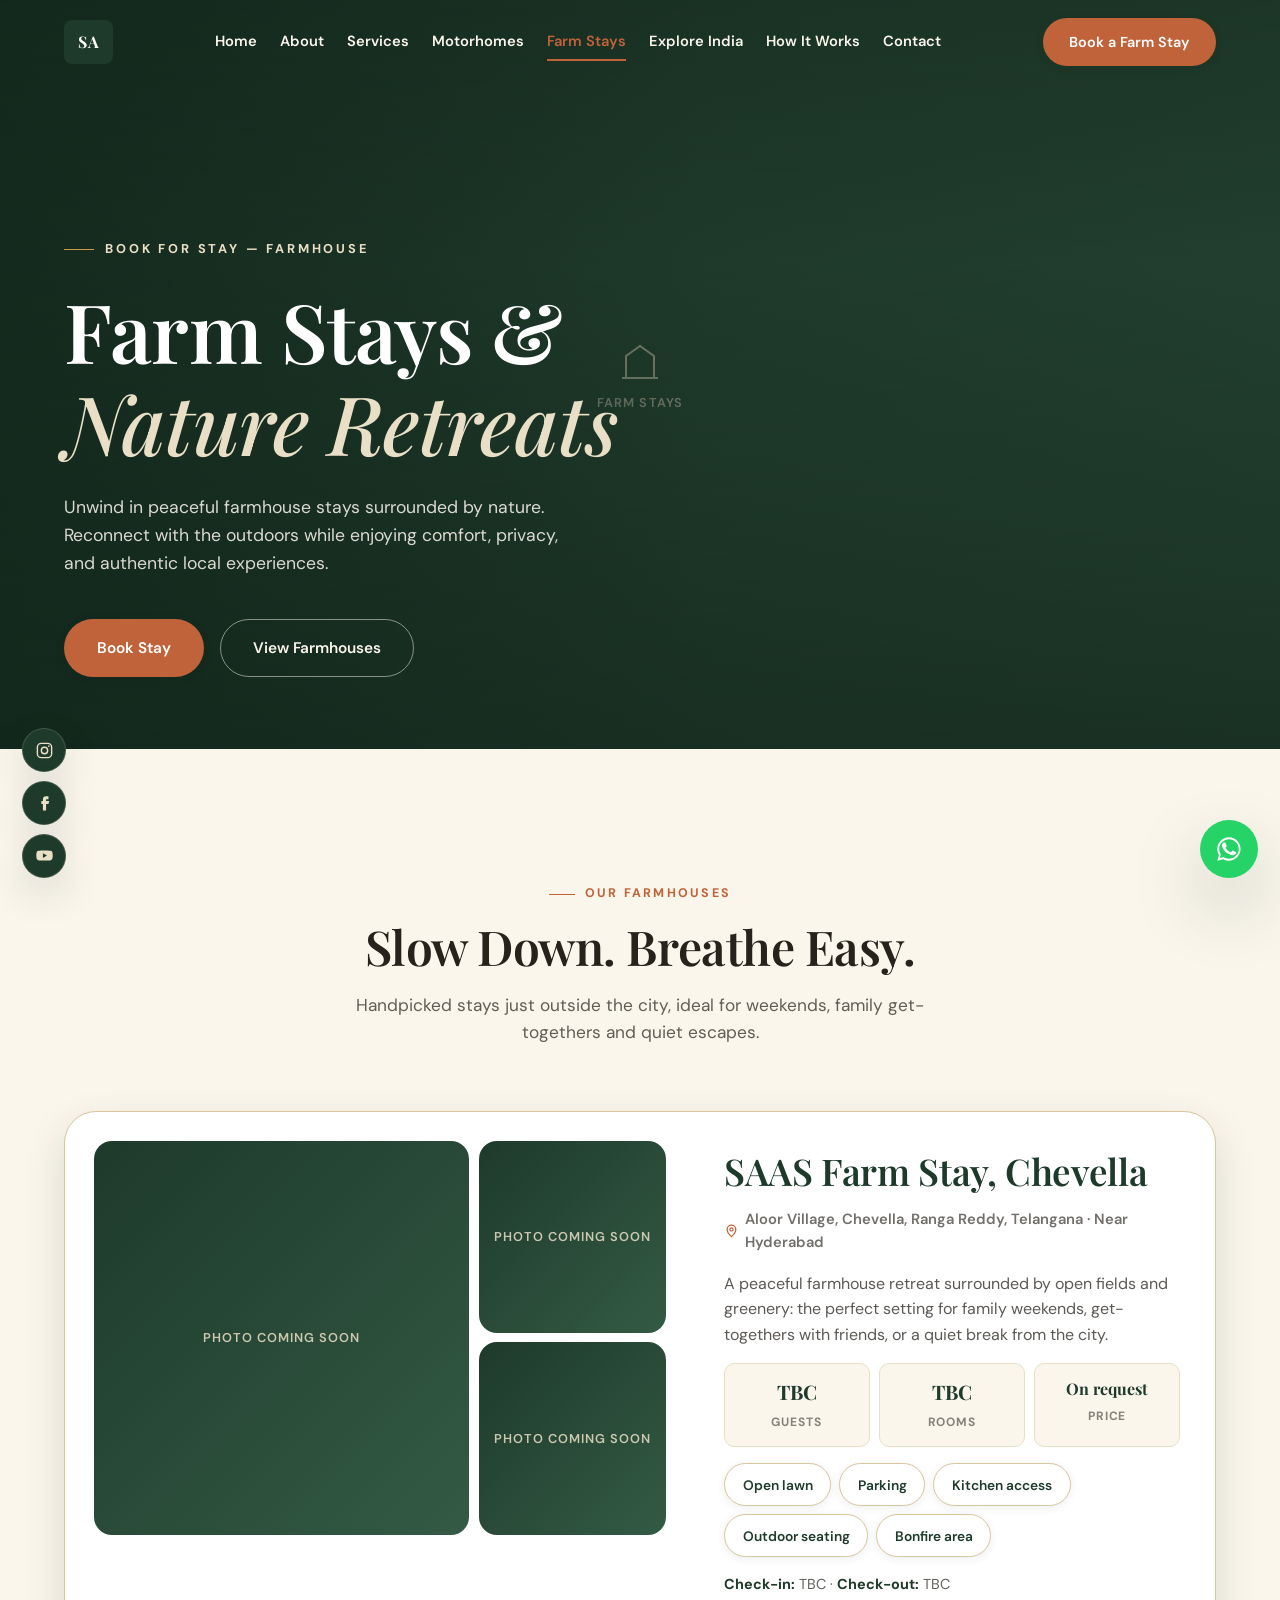
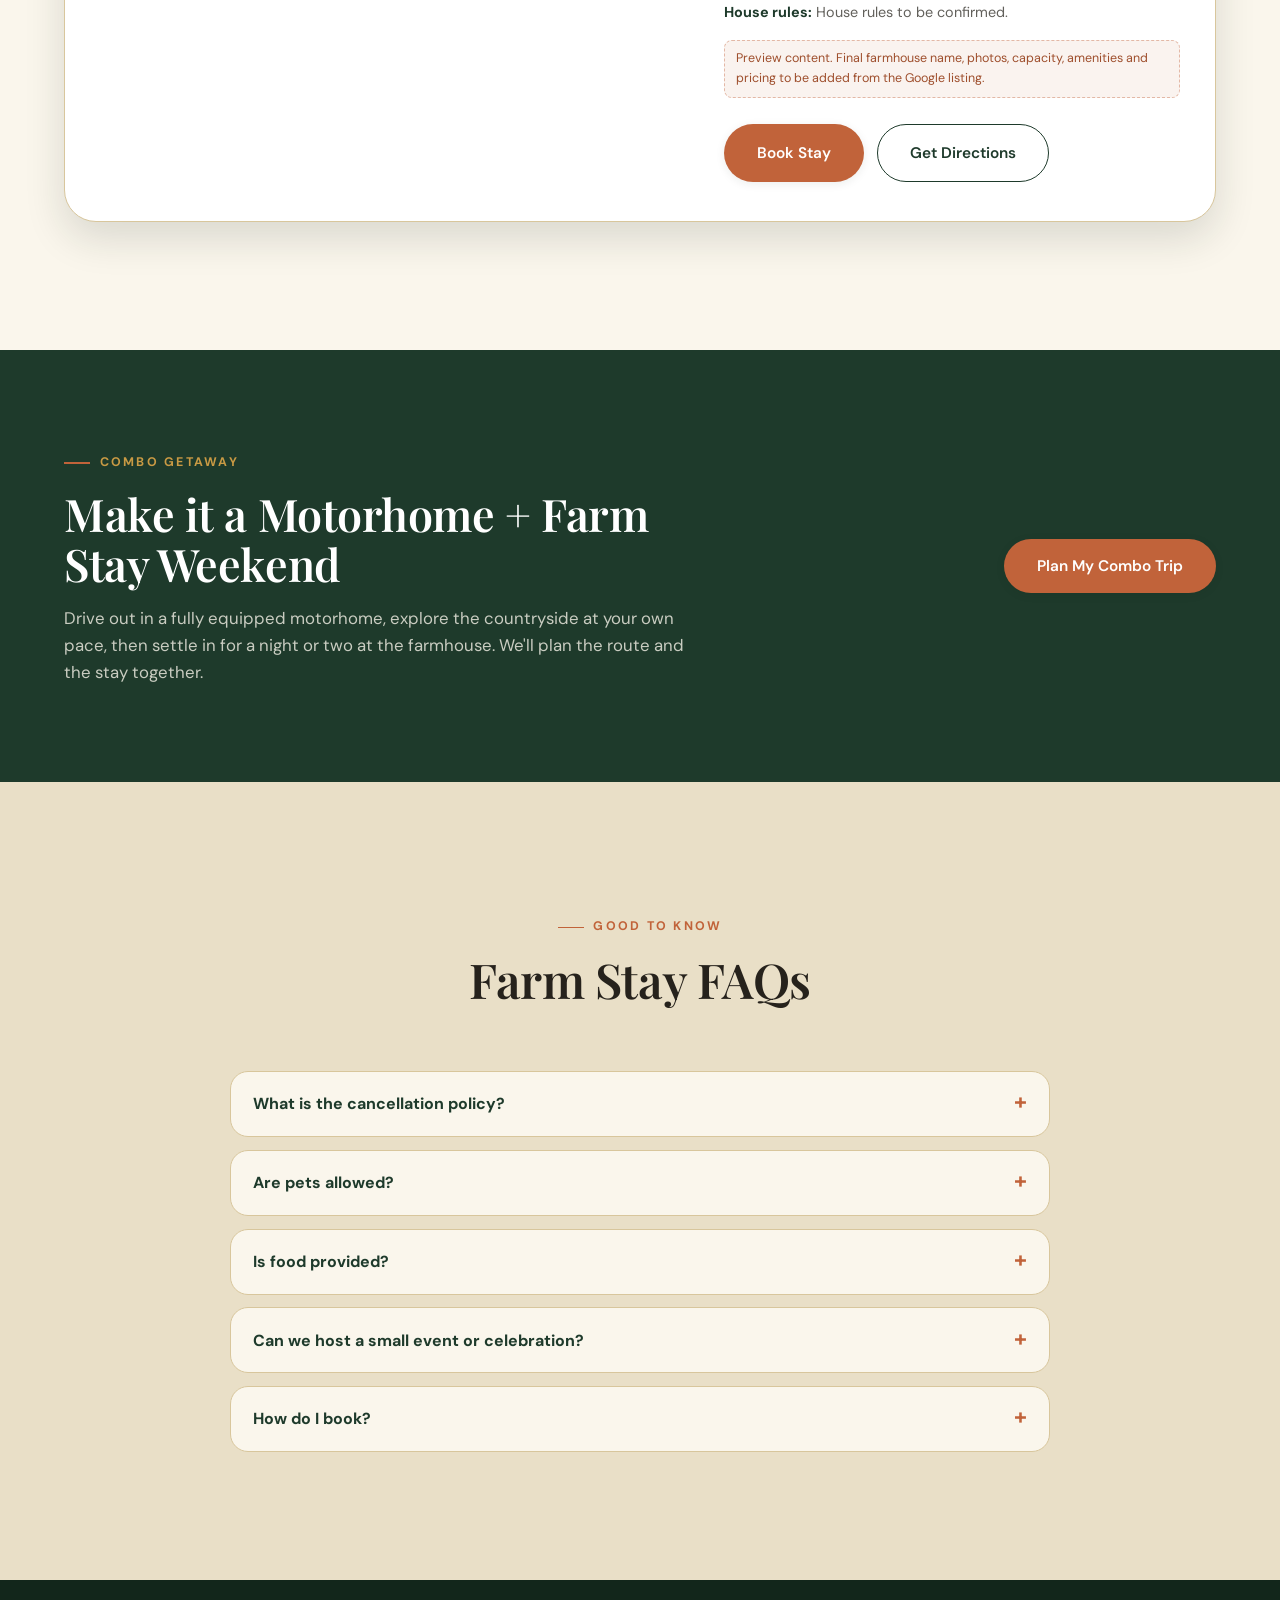
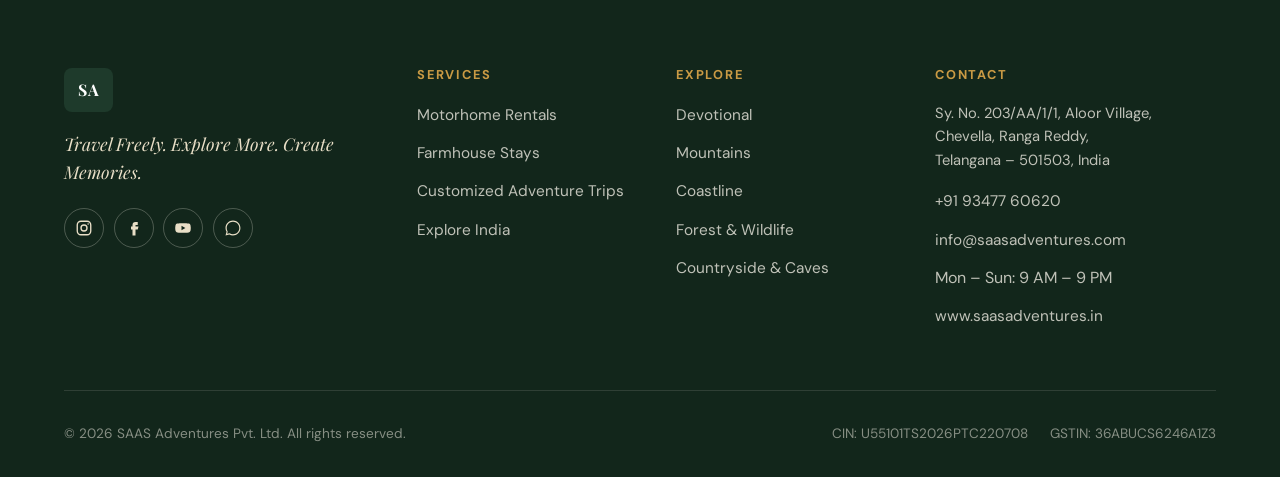
==== commit df20f372: "Update farmhouse.html Logo Changes" ====
--- a/farmhouse.html
+++ b/farmhouse.html
@@ -23,10 +23,10 @@
 <header class="site-header" id="siteHeader">
   <div class="container header-inner">
     <a href="index.html" class="brand" aria-label="SAAS Adventures home">
-      <img src="https://cryptuasolutions.com/saas/s1.jpeg" alt="SAAS Adventures logo"
+      <img src="https://cryptuasolutions.com/saas/logo.png" alt="SAAS Adventures logo"
            onerror="this.style.display='none'; document.getElementById('brandFallback').style.display='flex';">
       <span id="brandFallback" class="brand-fallback" style="display:none;">SA</span>
-      <span class="brand-word">SAAS Adventures</span>
+      <!-- <span class="brand-word">SAAS Adventures</span> -->
     </a>
     <nav class="main-nav" aria-label="Primary">
       <a href="index.html">Home</a>
@@ -212,10 +212,10 @@
     <div class="footer-top four">
       <div class="footer-brand">
         <a href="index.html" class="brand" aria-label="SAAS Adventures home">
-          <img src="https://cryptuasolutions.com/saas/s1.jpeg" alt="SAAS Adventures logo" loading="lazy"
+          <img src="https://cryptuasolutions.com/saas/logo.png" style="height: 155px;" alt="SAAS Adventures logo" loading="lazy"
                onerror="this.style.display='none'; document.getElementById('footerBrandFallback').style.display='flex';">
           <span id="footerBrandFallback" class="brand-fallback" style="display:none;">SA</span>
-          <span class="brand-word" style="color:#fff;">SAAS Adventures</span>
+          <!-- <span class="brand-word" style="color:#fff;">SAAS Adventures</span> -->
         </a>
         <p>Travel Freely. Explore More. Create Memories.</p>
         <div class="footer-social">
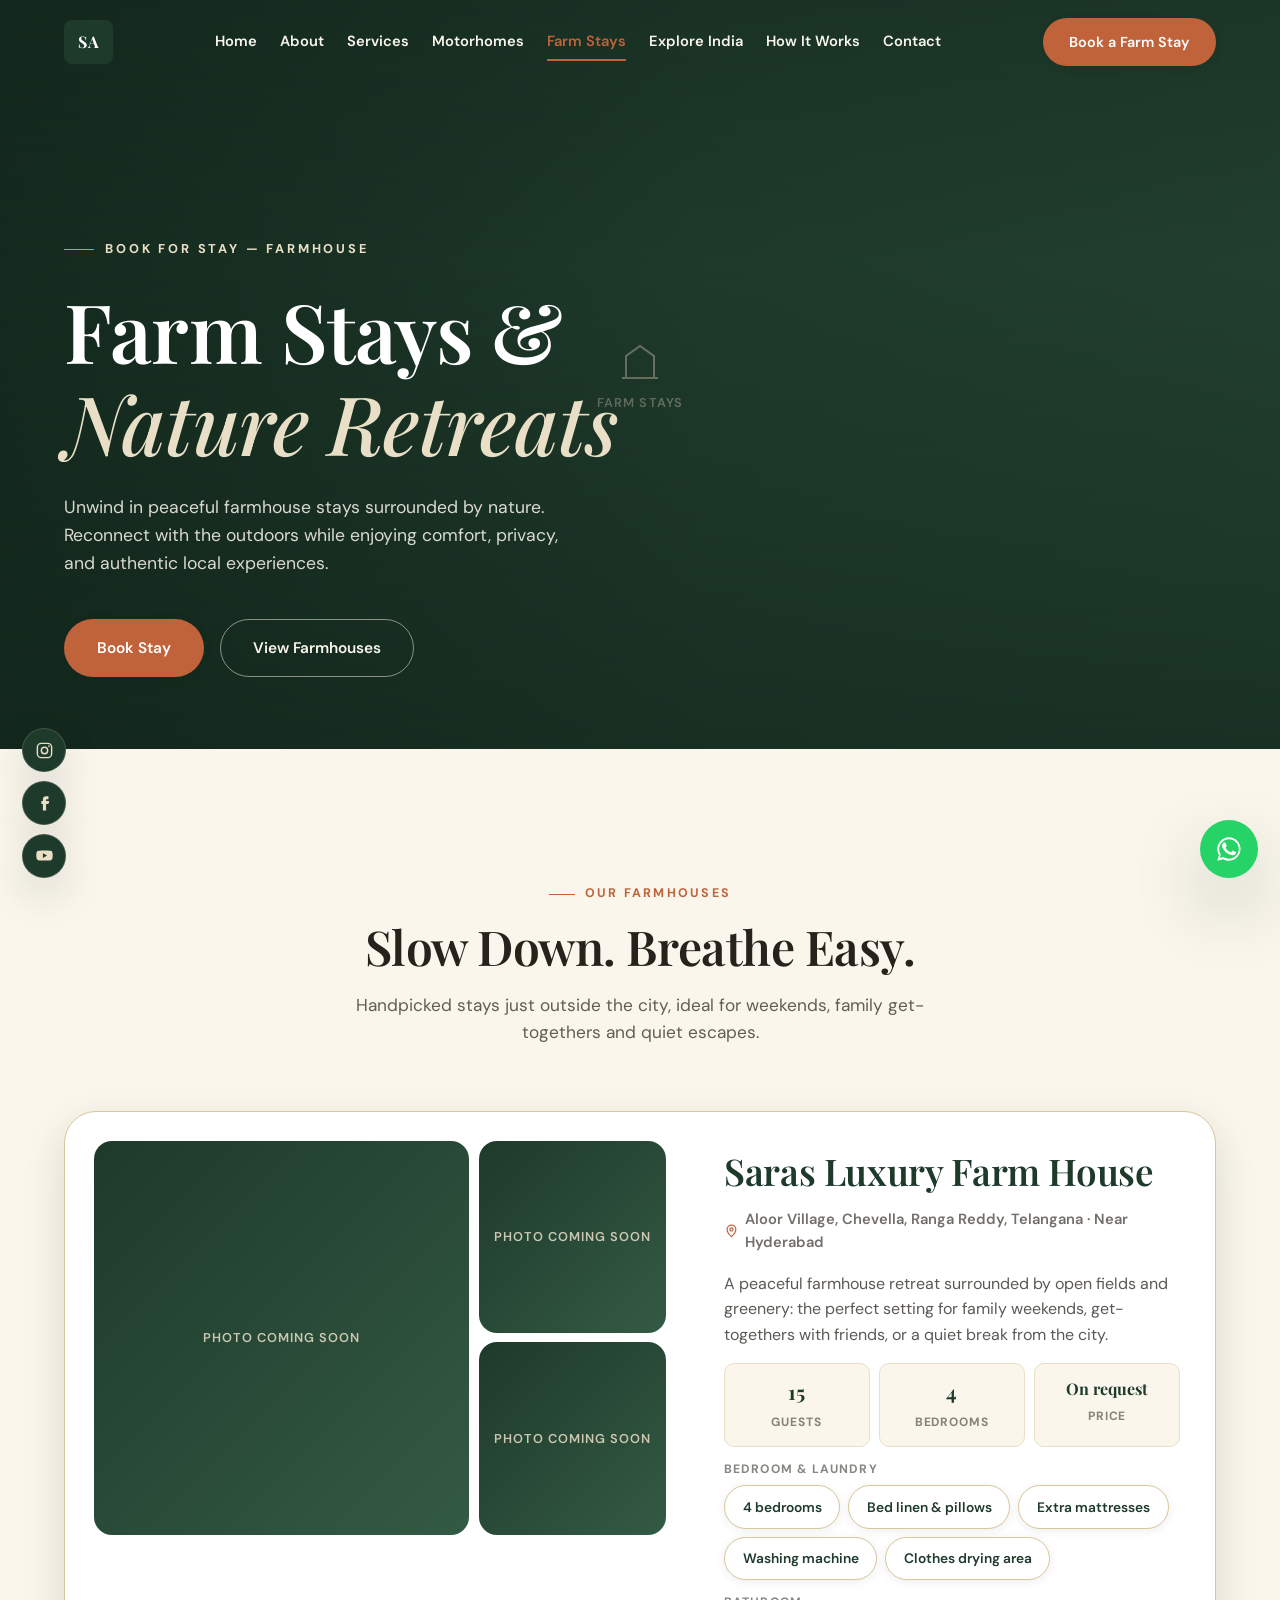
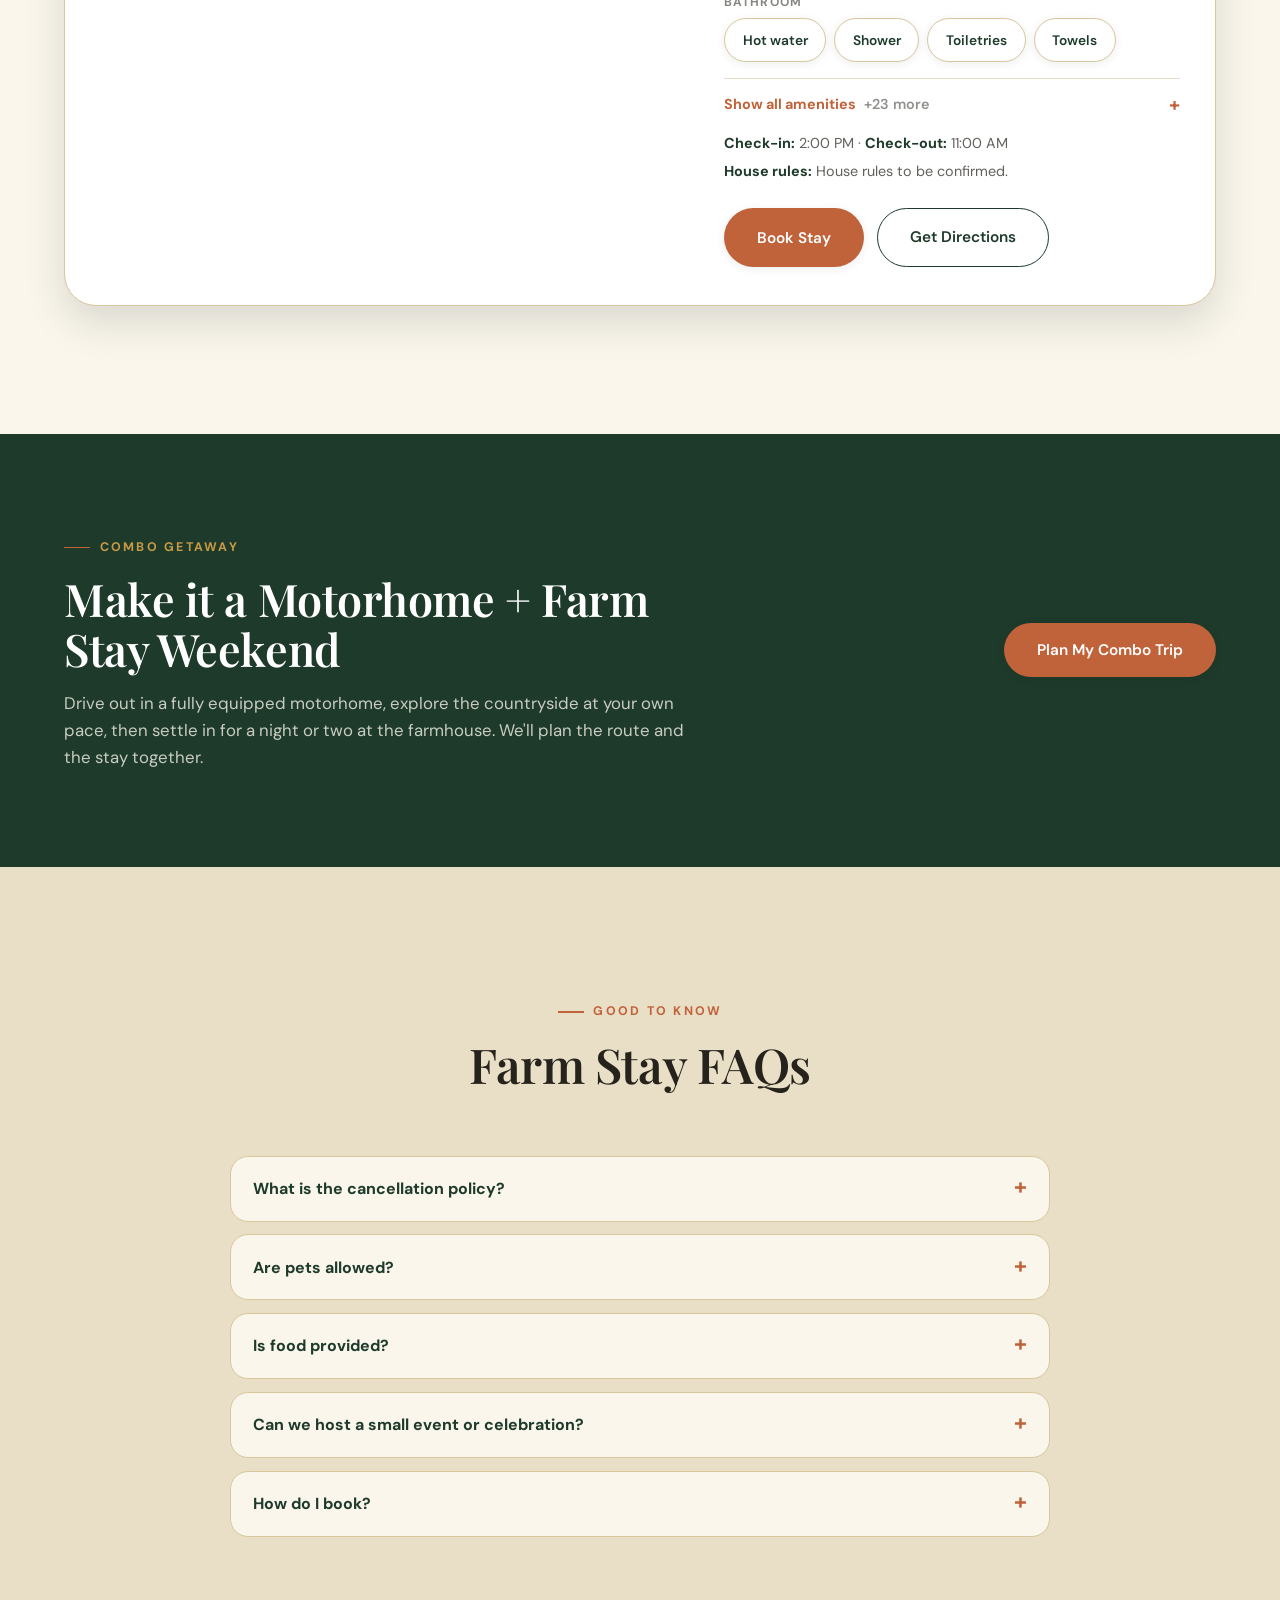
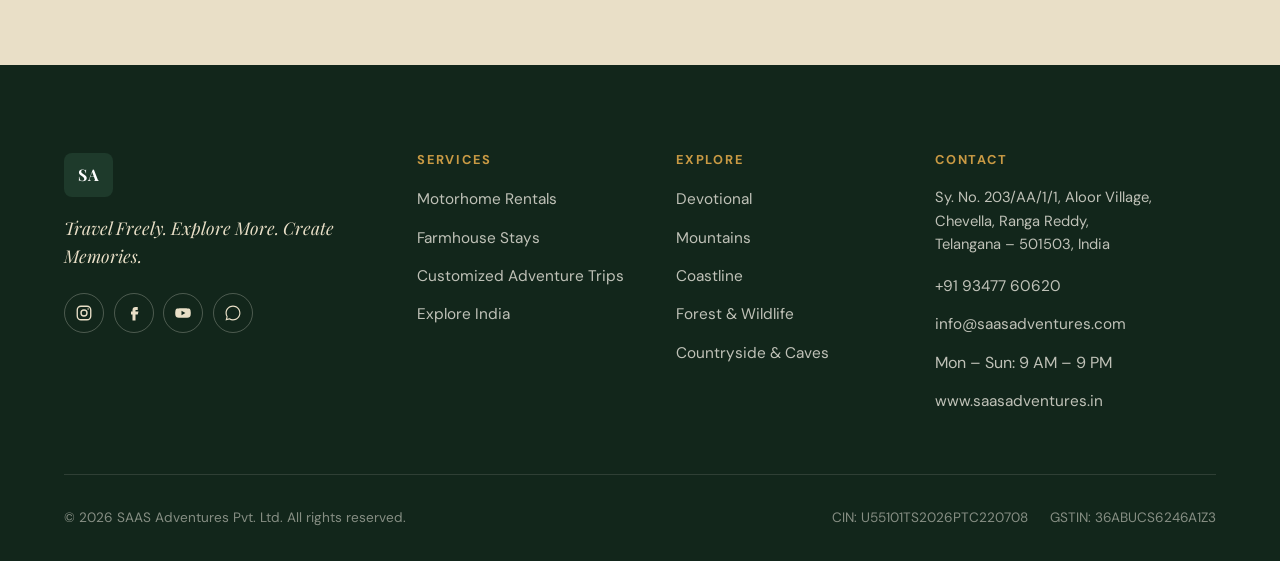
==== commit cfd7efda: "Update farmhouse.html Changes" ====
--- a/farmhouse.html
+++ b/farmhouse.html
@@ -119,7 +119,7 @@
         <details><summary>Are pets allowed?</summary><p>[Pet policy to be confirmed.] Let us know in your booking request if you're travelling with a pet and we'll confirm.</p></details>
         <details><summary>Is food provided?</summary><p>[Meal options to be confirmed.] Mention any meal preferences in the "Special requests" box when you book.</p></details>
         <details><summary>Can we host a small event or celebration?</summary><p>[Event policy to be confirmed.] Share the occasion and group size in your request and our team will get back to you.</p></details>
-        <details><summary>How do I book?</summary><p>Tap "Book Stay", fill in your dates and number of guests, and we'll open WhatsApp with your request ready to send to +91 77998 82182. Our team confirms availability and pricing directly with you.</p></details>
+        <details><summary>How do I book?</summary><p>Tap "Book Stay", fill in your dates and number of guests, and we'll open WhatsApp with your request ready to send to +91 93477 60620. Our team confirms availability and pricing directly with you.</p></details>
       </div>
     </div>
   </section>
@@ -138,33 +138,66 @@
 <script>
 /* ==========================================================================
    FARMHOUSES — add more objects to this array to list more stays.
-   TODO: replace placeholder values with details from the Google listing:
-   https://share.google/cmEAnsebkZjvysN2a
+
+   AMENITIES: grouped the way the listing presents them. The list below is a
+   starting set for a 4-bedroom farm house and has NOT been verified against
+   the Airbnb listing (that editor URL is behind a host login).
+   // EDIT ME: paste amenities from the Airbnb listing editor
+   https://www.airbnb.co.in/hosting/listings/editor/1423542776102562863/details/amenities
    ========================================================================== */
 var FARMHOUSES = [
   {
-    name: "SAAS Farm Stay, Chevella",             // TODO: actual farmhouse name
+    name: "Saras Luxury Farm House",
     location: "Aloor Village, Chevella, Ranga Reddy, Telangana",
     distance: "Near Hyderabad",                   // TODO: add exact distance, e.g. "≈ XX km from Hyderabad"
     description: "A peaceful farmhouse retreat surrounded by open fields and greenery: the perfect setting for family weekends, get-togethers with friends, or a quiet break from the city.",
-    guests: "TBC", rooms: "TBC", price: "On request",   // TODO
-    amenities: ["Open lawn", "Parking", "Kitchen access", "Outdoor seating", "Bonfire area"], // TODO: confirm
-    checkIn: "TBC", checkOut: "TBC",               // TODO
-    rules: "House rules to be confirmed.",         // TODO
+    guests: "15", rooms: "4", price: "On request",
+    amenities: [
+      { group: "Bedroom & laundry", items: ["4 bedrooms", "Bed linen & pillows", "Extra mattresses", "Washing machine", "Clothes drying area"] },
+      { group: "Bathroom", items: ["Hot water", "Shower", "Toiletries", "Towels"] },
+      { group: "Kitchen & dining", items: ["Full kitchen", "Refrigerator", "Gas stove", "Cooking basics", "Dining table", "Crockery & cutlery", "Drinking water"] },
+      { group: "Outdoor", items: ["Open lawn", "Outdoor seating", "Bonfire area", "Barbecue grill", "Garden", "Farm views"] },
+      { group: "Entertainment", items: ["Television", "Music system", "Indoor games"] },
+      { group: "Parking & facilities", items: ["Free parking on premises", "Wi-Fi", "Power backup", "Caretaker on site"] },
+      { group: "Safety", items: ["First aid kit", "Fire extinguisher", "Security cameras on property"] }
+    ],
+    checkIn: "2:00 PM", checkOut: "11:00 AM",
+    rules: "House rules to be confirmed.",
     mapsUrl: "https://share.google/cmEAnsebkZjvysN2a",
     photos: [                                      // TODO: replace with real farmhouse photos
       "https://images.unsplash.com/photo-1500382017468-9049fed747ef?auto=format&fit=crop&w=1400&q=80",
       "https://images.unsplash.com/photo-1441974231531-c6227db76b6e?auto=format&fit=crop&w=900&q=80",
       "https://images.unsplash.com/photo-1469474968028-56623f02e42e?auto=format&fit=crop&w=900&q=80"
-    ],
-    placeholder: true
+    ]
   }
 ];
+
 
 (function () {
   function esc(s){ return String(s).replace(/[&<>"']/g,function(c){return {"&":"&amp;","<":"&lt;",">":"&gt;",'"':"&quot;","'":"&#39;"}[c];}); }
   var pin = '<svg viewBox="0 0 24 24" aria-hidden="true"><path d="M12 21s-7-6.2-7-11.5A7 7 0 0 1 19 9.5C19 14.8 12 21 12 21z"/><circle cx="12" cy="9.5" r="2.5"/></svg>';
   var fb = "this.replaceWith(Object.assign(document.createElement('div'),{className:'fallback-panel',innerHTML:'<span>Photo coming soon</span>'}))";
+
+  /* Amenities render as labelled groups of pills. Accepts either the grouped
+     form [{ group, items }] or a plain list of strings. Anything past the
+     first two groups is tucked into a "Show all amenities" expander. */
+  function pills(items) {
+    return '<div class="farm-amen">' + items.map(function (x) { return '<span class="pill">' + esc(x) + '</span>'; }).join("") + '</div>';
+  }
+  function amenityHTML(list) {
+    if (!list || !list.length) return "";
+    if (typeof list[0] === "string") return pills(list);
+    function block(g) {
+      return '<div class="amen-group"><h4>' + esc(g.group) + '</h4>' + pills(g.items) + '</div>';
+    }
+    var head = list.slice(0, 2).map(block).join("");
+    var rest = list.slice(2);
+    if (!rest.length) return '<div class="amen-groups">' + head + '</div>';
+    var count = rest.reduce(function (n, g) { return n + g.items.length; }, 0);
+    return '<div class="amen-groups">' + head +
+      '<details class="amen-more"><summary>Show all amenities<span>+' + count + ' more</span></summary>' +
+      rest.map(block).join("") + '</details></div>';
+  }
   document.getElementById("farmList").innerHTML = FARMHOUSES.map(function (f, i) {
     var shown = f.photos.slice(0, 3);
     var gallery = shown.map(function (p, j) {
@@ -177,10 +210,9 @@
         '<h2>' + esc(f.name) + '</h2>' +
         '<span class="farm-loc">' + pin + esc(f.location) + ' · ' + esc(f.distance) + '</span>' +
         '<p style="color:rgba(38,34,28,.75)">' + esc(f.description) + '</p>' +
-        '<div class="farm-stats"><div><strong>' + esc(f.guests) + '</strong><span>Guests</span></div><div><strong>' + esc(f.rooms) + '</strong><span>Rooms</span></div><div><strong style="font-size:1rem">' + esc(f.price) + '</strong><span>Price</span></div></div>' +
-        '<div class="farm-amen">' + f.amenities.map(function (a) { return '<span class="pill">' + esc(a) + '</span>'; }).join("") + '</div>' +
+        '<div class="farm-stats"><div><strong>' + esc(f.guests) + '</strong><span>Guests</span></div><div><strong>' + esc(f.rooms) + '</strong><span>Bedrooms</span></div><div><strong style="font-size:1rem">' + esc(f.price) + '</strong><span>Price</span></div></div>' +
+        amenityHTML(f.amenities) +
         '<div class="farm-meta"><span><b>Check-in:</b> ' + esc(f.checkIn) + ' · <b>Check-out:</b> ' + esc(f.checkOut) + '</span><span><b>House rules:</b> ' + esc(f.rules) + '</span></div>' +
-        (f.placeholder ? '<p class="placeholder-note">Preview content. Final farmhouse name, photos, capacity, amenities and pricing to be added from the Google listing.</p>' : '') +
         '<div class="farm-actions">' +
           '<button type="button" class="btn btn-primary" data-book="farmhouse" data-farmhouse="' + esc(f.name) + '">Book Stay</button>' +
           '<a class="btn btn-outline" href="' + esc(f.mapsUrl) + '" target="_blank" rel="noopener noreferrer">Get Directions</a>' +
@@ -275,7 +307,7 @@
 </div>
 
 <!-- Floating WhatsApp (bottom-right) -->
-<a href="https://wa.me/917799882182?text=Hi%20SAAS%20Adventures!%20I'd%20like%20to%20know%20more%20about%20your%20motorhome%20and%20farm%20stay%20experiences." class="whatsapp-float" target="_blank" rel="noopener noreferrer" aria-label="Chat with SAAS Adventures on WhatsApp">
+<a href="https://wa.me/919347760620?text=Hi%20SAAS%20Adventures!%20I'd%20like%20to%20know%20more%20about%20your%20motorhome%20and%20farm%20stay%20experiences." class="whatsapp-float" target="_blank" rel="noopener noreferrer" aria-label="Chat with SAAS Adventures on WhatsApp">
   <svg viewBox="0 0 24 24" fill="currentColor" aria-hidden="true"><path d="M17.5 14.4c-.3-.1-1.7-.8-2-1-.3-.1-.5-.1-.7.1-.2.3-.7 1-.9 1.2-.2.2-.3.2-.6.1-.3-.1-1.3-.5-2.4-1.5-.9-.8-1.5-1.8-1.7-2.1-.2-.3 0-.5.1-.6.1-.1.3-.3.4-.5.1-.1.2-.3.3-.5.1-.2 0-.4 0-.5-.1-.1-.7-1.6-.9-2.2-.2-.6-.5-.5-.7-.5h-.6c-.2 0-.5.1-.8.4-.3.3-1 1-1 2.4s1 2.8 1.2 3c.1.2 2.1 3.2 5.1 4.4.7.3 1.3.5 1.7.6.7.2 1.4.2 1.9.1.6-.1 1.7-.7 2-1.4.2-.6.2-1.2.2-1.3-.1-.1-.3-.2-.6-.3z"/><path d="M12 2C6.5 2 2 6.5 2 12c0 1.9.5 3.6 1.4 5.1L2 22l5-1.3c1.4.8 3.1 1.3 4.9 1.3 5.5 0 10-4.5 10-10S17.5 2 12 2zm0 18.3c-1.6 0-3.2-.4-4.5-1.2l-.3-.2-3 .8.8-2.9-.2-.3C4 15.1 3.6 13.6 3.6 12c0-4.6 3.8-8.4 8.4-8.4s8.4 3.8 8.4 8.4-3.8 8.3-8.4 8.3z"/></svg>
 </a>
 
--- a/styles.css
+++ b/styles.css
@@ -938,3 +938,137 @@
 @media (max-width: 1080px){ .farm-card{ grid-template-columns: minmax(0,1fr); } }
 .contact-grid > *, .contact-cards > *{ min-width:0; }
 @media (max-width: 1080px){ .contact-grid{ grid-template-columns: minmax(0,1fr); } }
+
+/* ---------- Contact v2.1: balanced top row + full-width card grid ---------- */
+.contact-top{ display:grid; grid-template-columns: minmax(0,1.15fr) minmax(0,.85fr); gap: clamp(2rem,5vw,4.5rem); align-items:center; }
+.contact-top .contact-info h2{ font-size: clamp(2rem,4vw,2.8rem); color: var(--forest); }
+.contact-top .contact-info p{ max-width: 560px; }
+.contact-cards{ display:grid; grid-template-columns: repeat(3, minmax(0,1fr)); gap: 1.2rem; margin-top: clamp(2.5rem,5vw,3.5rem); }
+.contact-cards .info-card{ padding: 1.4rem 1.5rem; gap: 1rem; height:100%; transition: border-color var(--t-fast) var(--ease), box-shadow var(--t-fast) var(--ease), transform var(--t-fast) var(--ease); }
+.contact-cards .info-card:hover{ border-color: var(--forest); box-shadow: var(--shadow-sm); transform: translateY(-2px); }
+.contact-cards .info-card.wide{ grid-column: span 2; }
+.contact-cards .info-icon{ width:46px; height:46px; border-radius:12px; }
+.contact-cards .info-icon svg{ width:22px; height:22px; }
+.contact-cards strong{ font-size: 1.02rem; margin-top:.3rem; line-height:1.45; }
+.contact-cards strong.nowrap{ white-space: nowrap; }
+.card-sub{ display:block; color: rgba(38,34,28,.7); font-size:.95rem; margin-top:.15rem; }
+.card-links{ display:flex; flex-wrap:wrap; gap:.4rem 1.1rem; margin-top:.6rem; }
+.card-links a{ font-size:.85rem; font-weight:700; color: var(--terracotta); text-decoration: underline; text-decoration-thickness: 1.5px; text-underline-offset: 3px; }
+.card-links a:hover{ color: var(--terracotta-dark); }
+@media (max-width: 1080px){
+  .contact-top{ grid-template-columns: minmax(0,1fr); }
+  .contact-cards{ grid-template-columns: repeat(2, minmax(0,1fr)); grid-auto-flow: row dense; }
+  .contact-cards .info-card.wide{ grid-column: 1 / -1; }
+}
+@media (max-width: 640px){
+  .contact-cards{ grid-template-columns: minmax(0,1fr); }
+  .contact-cards .info-card.wide{ grid-column: auto; }
+  .contact-cards strong.nowrap{ white-space: normal; overflow-wrap: anywhere; }
+}
+
+/* ============================================================
+   v2.2 — HERO SLIDER
+   Decorative background. Slides stack; only .is-active is visible.
+   ============================================================ */
+.hero-slider{ position:absolute; inset:0; }
+.hero-slide{
+  position:absolute; inset:0; opacity:0;
+  transition: opacity 1.2s var(--ease);
+  will-change: opacity;
+}
+.hero-slide.is-active{ opacity:1; }
+.hero-slide img{ width:100%; height:100%; object-fit:cover; object-position: center 55%; transform: scale(1.02); }
+.hero-slide.is-active img{ animation: heroDrift 7.5s var(--ease) forwards; }
+.hero-slide .fallback-panel{ width:100%; height:100%; }
+@keyframes heroDrift{ from{ transform: scale(1.02); } to{ transform: scale(1.1); } }
+@media (prefers-reduced-motion: reduce){
+  .hero-slide{ transition:none; }
+  .hero-slide img, .hero-slide.is-active img{ animation:none; transform:none; }
+}
+
+/* ============================================================
+   v2.2 — VEHICLE PHOTO GALLERY (Exterior / Interior)
+   ============================================================ */
+.cv-gallery{ display:flex; flex-direction:column; }
+.cv-stage{ overflow:hidden; }
+
+.cv-strip{
+  display:flex; height:100%;
+  overflow-x:auto; overflow-y:hidden;
+  scroll-snap-type: x mandatory;
+  -webkit-overflow-scrolling: touch;
+  scrollbar-width:none;
+}
+.cv-strip::-webkit-scrollbar{ display:none; }
+.cv-strip:focus-visible{ outline: 2px solid var(--gold); outline-offset: -4px; }
+
+.cv-shot{
+  flex: 0 0 100%; width:100%; height:100%;
+  padding:0; border:none; background: var(--forest);
+  scroll-snap-align: start; scroll-snap-stop: always;
+  cursor: zoom-in;
+}
+.cv-shot img{ width:100%; height:100%; object-fit:cover; display:block; }
+.cv-shot .fallback-panel{ width:100%; height:100%; }
+.cv-shot:focus-visible{ outline: 2px solid var(--gold); outline-offset: -4px; }
+
+.cv-arrow{
+  position:absolute; top:50%; transform: translateY(-50%); z-index:3;
+  width:38px; height:38px; border-radius:50%; border:none;
+  background: rgba(250,246,236,.92); color: var(--forest);
+  font-size:1.3rem; font-weight:700; line-height:1; cursor:pointer;
+  box-shadow: var(--shadow-sm);
+  transition: opacity var(--t-fast) var(--ease), background var(--t-fast) var(--ease);
+}
+.cv-arrow:hover{ background:#fff; }
+.cv-arrow:disabled{ opacity:.3; cursor:default; }
+.cv-prev{ left:.7rem; } .cv-next{ right:.7rem; }
+@media (hover: none){ .cv-arrow{ display:none; } }
+
+.cv-counter{
+  position:absolute; right:.9rem; bottom:.9rem; z-index:3;
+  background: rgba(18,38,27,.72); color: var(--ivory);
+  padding:.3rem .7rem; border-radius:999px;
+  font-size:.78rem; font-weight:700; letter-spacing:.04em;
+}
+
+.cv-tabs{
+  display:flex; gap:.4rem; padding: 0 clamp(1.1rem, 3vw, 2rem);
+  border-bottom: 1.5px solid var(--sand);
+  background:#fff;
+}
+.cv-tab{
+  flex:1; background:none; border:none; cursor:pointer;
+  padding:.85rem .6rem; font-family: var(--font-body);
+  font-weight:700; font-size:.92rem; color: rgba(38,34,28,.55);
+  border-bottom: 3px solid transparent; margin-bottom:-1.5px;
+  transition: color var(--t-fast) var(--ease), border-color var(--t-fast) var(--ease);
+}
+.cv-tab:hover{ color: var(--forest); }
+.cv-tab[aria-selected="true"]{ color: var(--forest); border-bottom-color: var(--terracotta); }
+.cv-tab:focus-visible{ outline: 2px solid var(--gold); outline-offset: -2px; }
+
+/* ============================================================
+   v2.2 — GROUPED FARM STAY AMENITIES
+   ============================================================ */
+.amen-groups{ display:grid; gap:1rem; }
+.amen-group h4{
+  font-family: var(--font-body); font-size:.76rem; font-weight:700;
+  letter-spacing:.09em; text-transform:uppercase;
+  color: rgba(38,34,28,.55); margin-bottom:.55rem;
+}
+.amen-more{ border-top: 1px solid var(--sand); padding-top:.9rem; }
+.amen-more > summary{
+  list-style:none; cursor:pointer;
+  display:flex; align-items:center; gap:.5rem;
+  font-weight:700; font-size:.9rem; color: var(--terracotta);
+}
+.amen-more > summary::-webkit-details-marker{ display:none; }
+.amen-more > summary span{ font-weight:600; color: rgba(38,34,28,.5); }
+.amen-more > summary::after{ content:"+"; margin-left:auto; font-size:1.2rem; line-height:1; }
+.amen-more[open] > summary::after{ content:"–"; }
+.amen-more[open] > summary{ margin-bottom:1rem; }
+.amen-more .amen-group + .amen-group{ margin-top:1rem; }
+
+/* Contact grid: with four cards, the wide card takes a full row of its own. */
+.contact-cards .info-card.wide{ grid-column: 1 / -1; }
